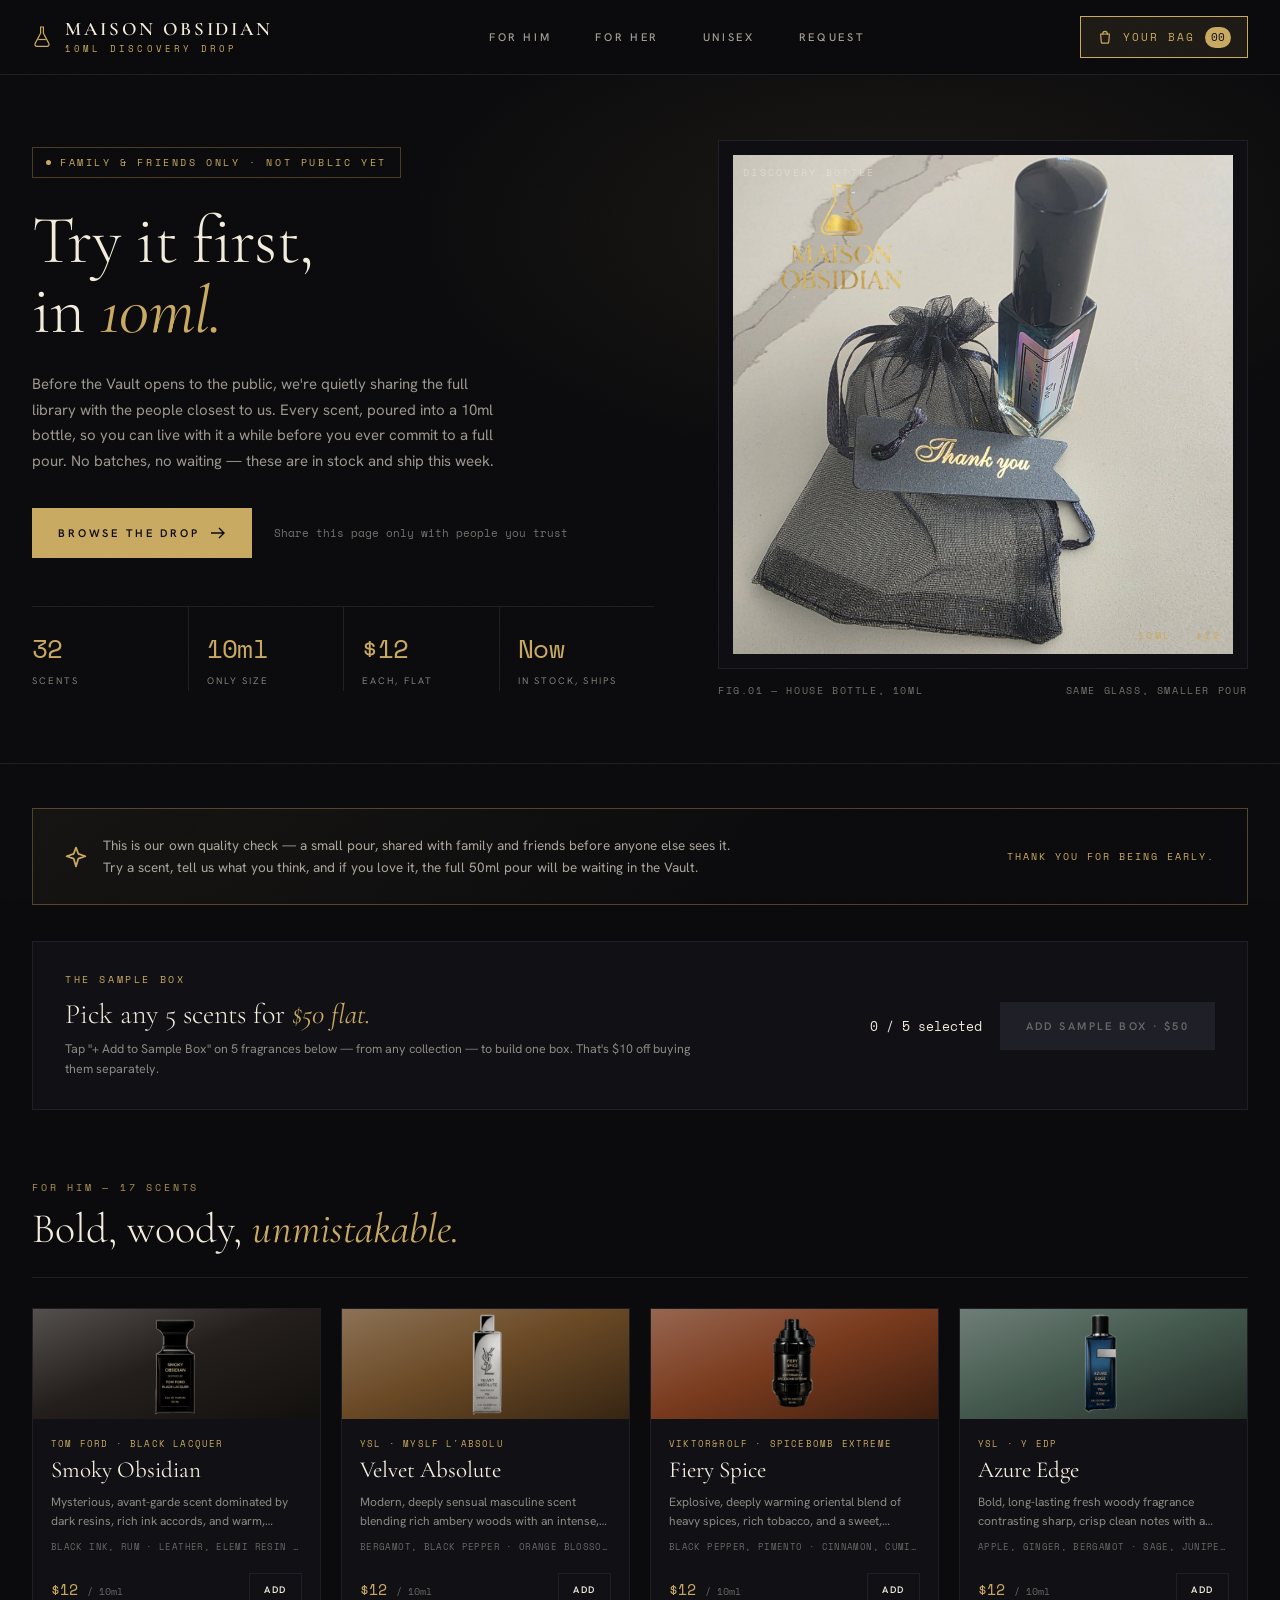
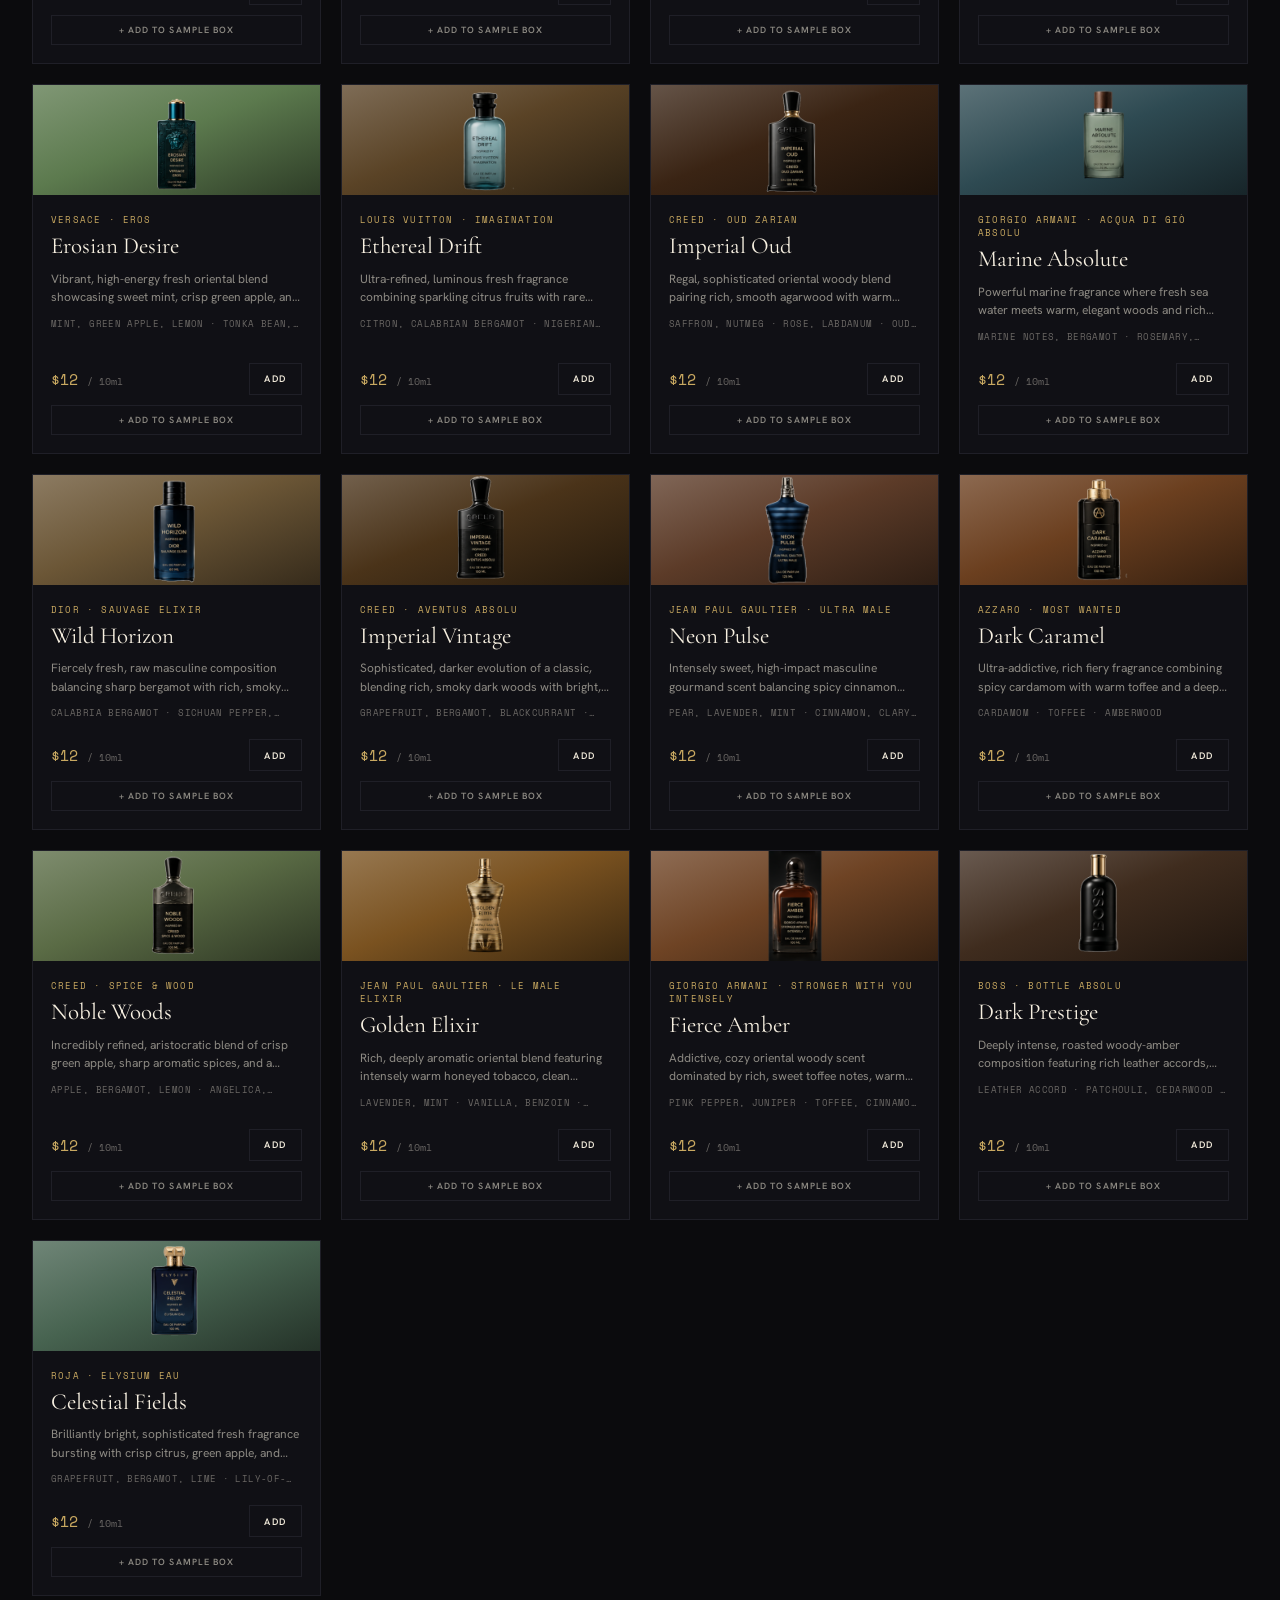
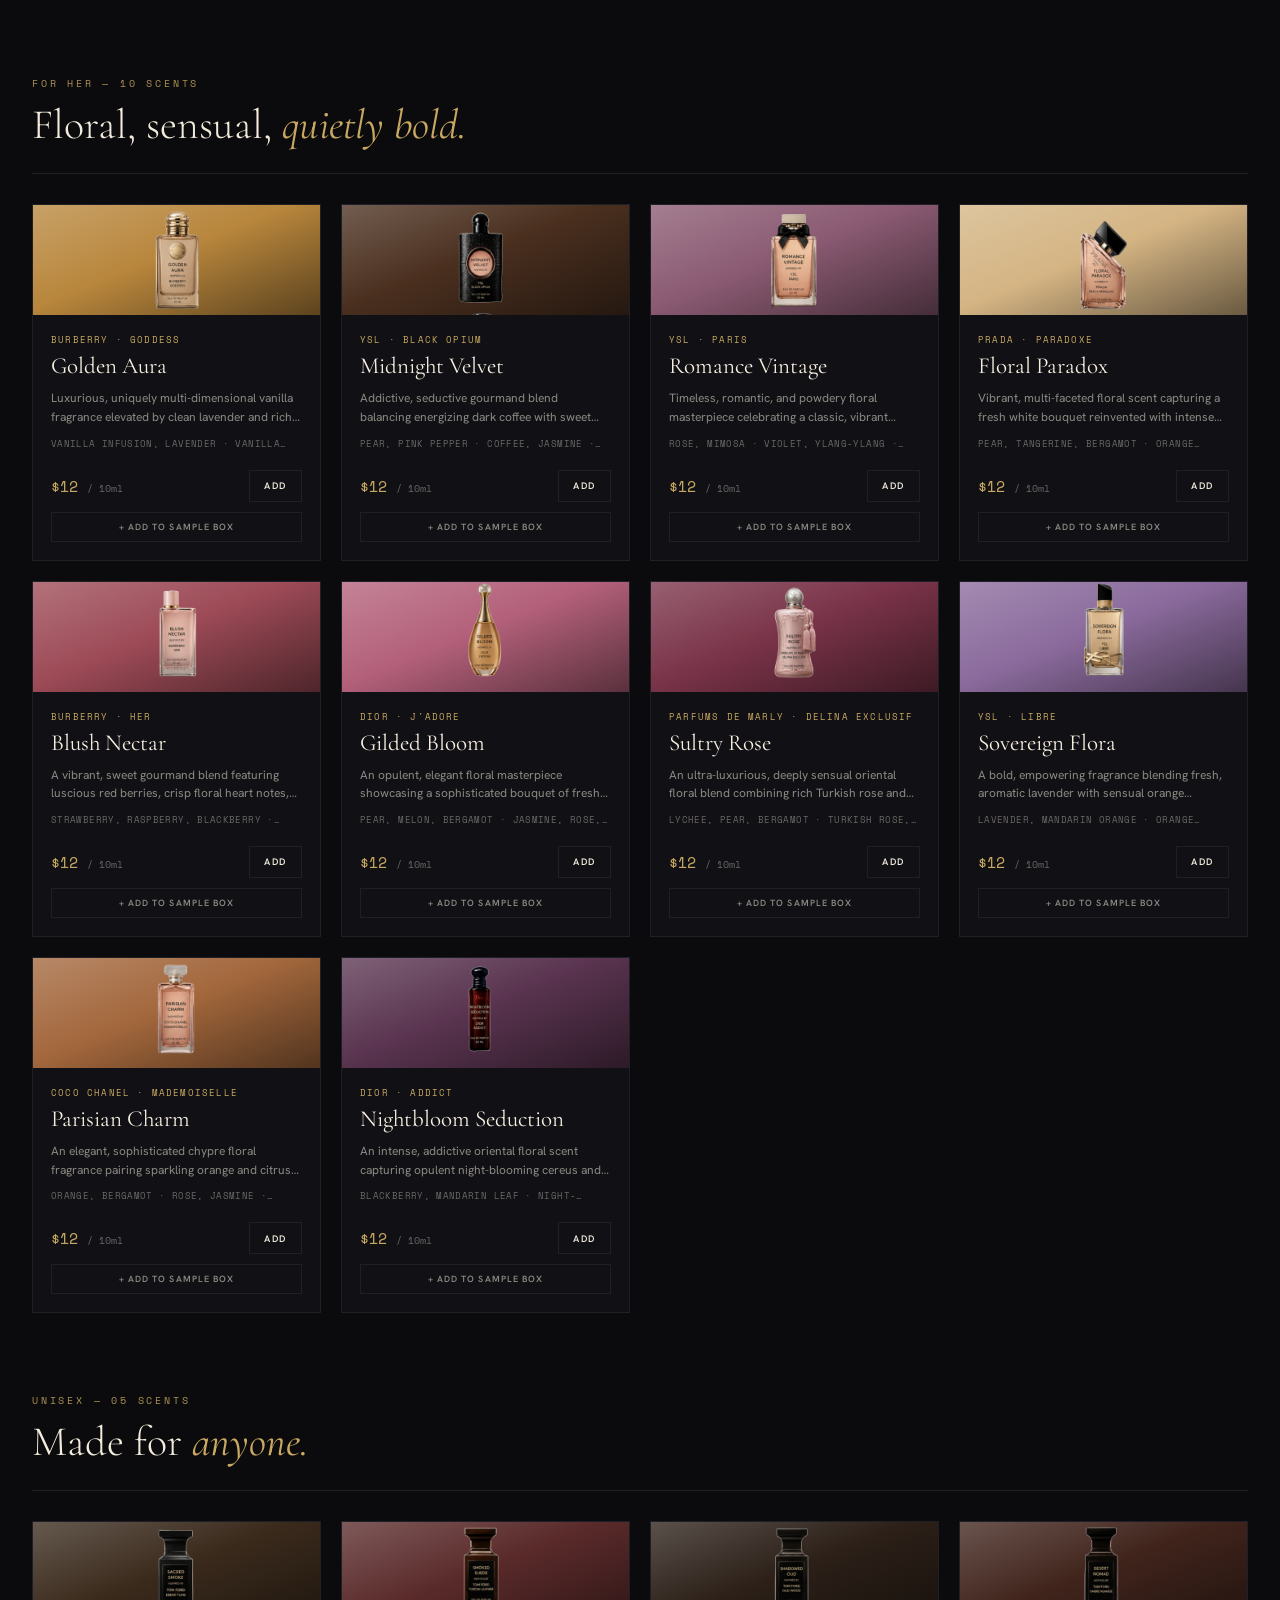
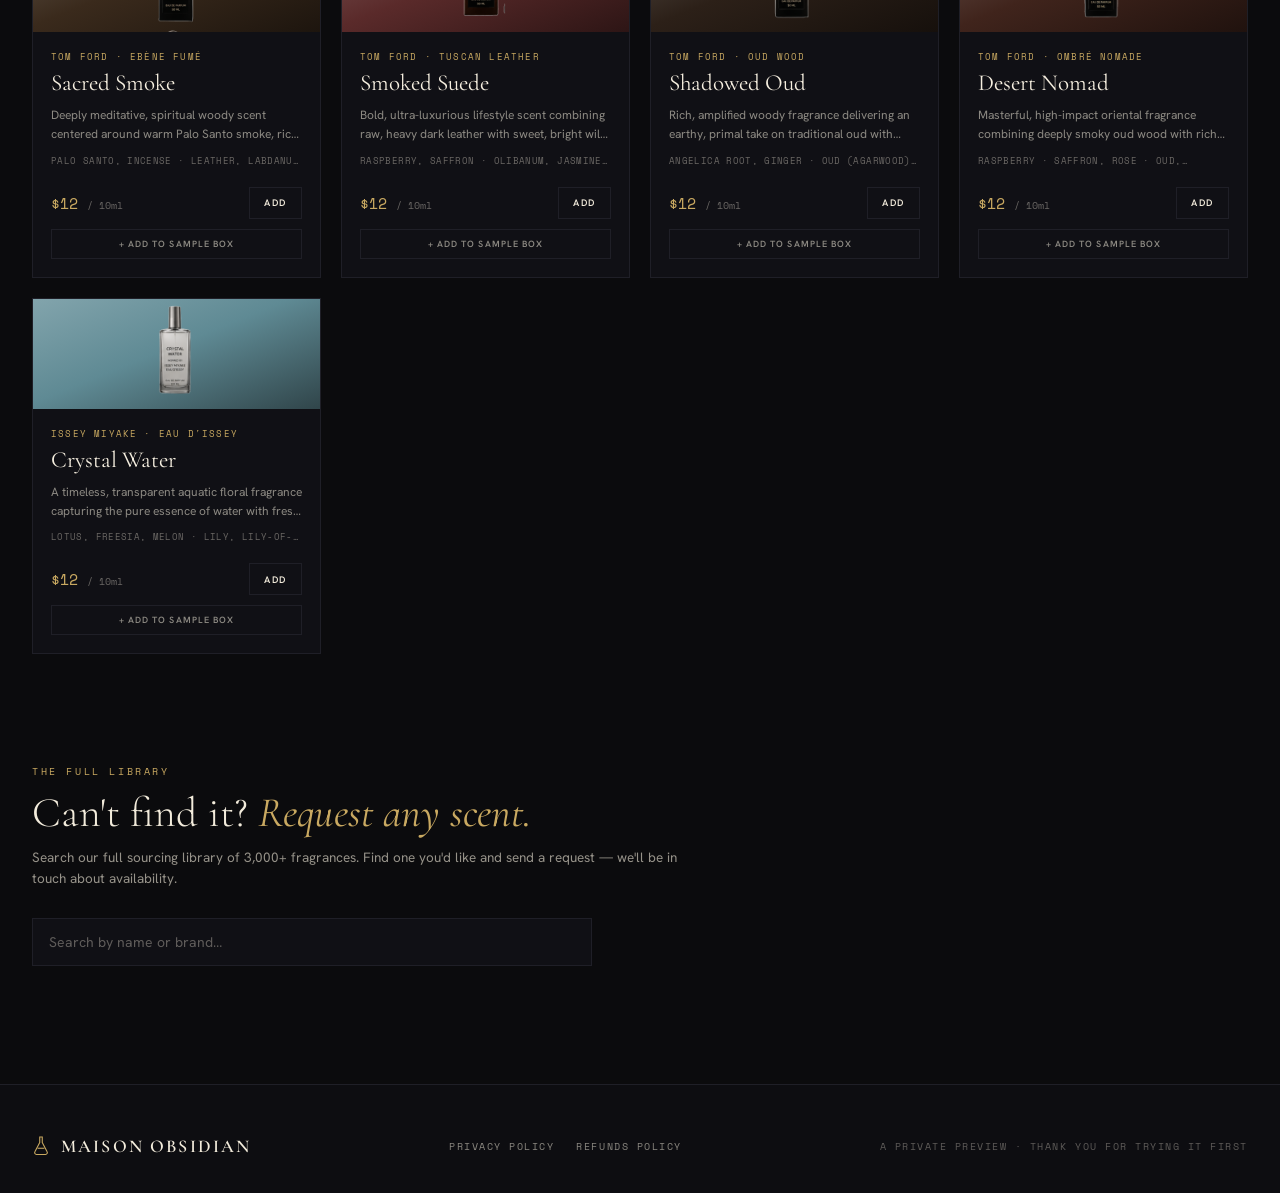
==== index.html @ 3b87ae33 "Add required mobile number for alternate delivery When 'Arrange alternate delivery' is selected, che" ====
<!DOCTYPE html>
<html lang="en">
<head>
<meta charset="utf-8">
<meta name="viewport" content="width=device-width, initial-scale=1">
<title>Maison Obsidian — 10ml Discovery Drop</title>
<meta name="description" content="A private family & friends preview of the Maison Obsidian fragrance library, poured into 10ml discovery bottles. Try it first before you commit to a full pour.">
<link rel="icon" type="image/svg+xml" href="[data-uri]">
<link rel="preconnect" href="https://fonts.googleapis.com">
<link rel="preconnect" href="https://fonts.gstatic.com" crossorigin>
<link href="https://fonts.googleapis.com/css2?family=Cormorant+Garamond:ital,wght@0,300;0,400;0,500;0,600;1,300;1,400;1,500&family=Hanken+Grotesk:wght@300;400;500;600;700&family=Space+Mono:wght@400;700&display=swap" rel="stylesheet">
<link rel="stylesheet" href="styles.css?v=20260727">
</head>
<body class="dd-grain">
  <div id="app">
    <!-- HEADER -->
    <header class="dd-header">
      <div class="dd-header__inner">
        <span class="dd-brand">
          <svg width="20" height="24" viewBox="0 0 20 24" fill="none" aria-hidden="true"><path d="M8 2h4M8.6 2v6.2L3.2 18.4A2 2 0 0 0 5 21.4h10a2 2 0 0 0 1.8-3L11.4 8.2V2" stroke="#c9a961" stroke-width="1.2" stroke-linejoin="round"/><path d="M6.2 14.5h7.6" stroke="#c9a961" stroke-width="1.2"/></svg>
          <span class="dd-brand__text">
            <span class="dd-brand__name">MAISON OBSIDIAN</span>
            <span class="dd-brand__tag">10ml Discovery Drop</span>
          </span>
        </span>
        <nav class="dd-nav" data-shop-only>
          <button type="button" class="dd-nav__link" data-go="dd-him">For Him</button>
          <button type="button" class="dd-nav__link" data-go="dd-her">For Her</button>
          <button type="button" class="dd-nav__link" data-go="dd-unisex">Unisex</button>
          <button type="button" class="dd-nav__link" data-go="dd-request">Request</button>
        </nav>
        <button type="button" class="dd-cart-btn" data-open-drawer aria-label="Open your bag">
          <svg width="16" height="16" viewBox="0 0 16 16" fill="none" aria-hidden="true"><path d="M3.6 5h8.8l-.7 8.1a1.1 1.1 0 0 1-1.1 1H5.4a1.1 1.1 0 0 1-1.1-1L3.6 5z" stroke="currentColor" stroke-width="1.2" stroke-linejoin="round"/><path d="M5.8 6V4.6a2.2 2.2 0 0 1 4.4 0V6" stroke="currentColor" stroke-width="1.2"/></svg>
          <span class="dd-cart-btn__label">Your Bag</span>
          <span class="dd-cart-btn__count" data-cart-count>00</span>
        </button>
      </div>
    </header>

    <!-- ============ SHOP VIEW ============ -->
    <div data-view="shop">
      <!-- HERO -->
      <section class="dd-hero">
        <div class="dd-hero__glow" aria-hidden="true"></div>
        <div class="dd-hero__inner">
          <div class="dd-hero__copy">
            <div class="dd-badge">
              <span class="dd-badge__dot"></span>
              Family &amp; Friends Only · Not Public Yet
            </div>
            <h1 class="dd-hero__title">Try it first,<br>in <span class="dd-em">10ml.</span></h1>
            <p class="dd-hero__lede">Before the Vault opens to the public, we're quietly sharing the full library with the people closest to us. Every scent, poured into a 10ml bottle, so you can live with it a while before you ever commit to a full pour. No batches, no waiting — these are in stock and ship this week.</p>
            <div class="dd-hero__cta">
              <button type="button" class="dd-btn-gold dd-btn-gold--lg" data-go="dd-him">
                Browse the Drop
                <svg width="16" height="12" viewBox="0 0 16 12" fill="none" aria-hidden="true"><path d="M1 6h13M9 1l5 5-5 5" stroke="#0b0b0d" stroke-width="1.4"/></svg>
              </button>
              <span class="dd-hero__cta-note">Share this page only with people you trust</span>
            </div>
            <div class="dd-stats">
              <div class="dd-stats__cell"><div class="dd-stats__num">32</div><div class="dd-stats__label">Scents</div></div>
              <div class="dd-stats__cell"><div class="dd-stats__num">10ml</div><div class="dd-stats__label">Only size</div></div>
              <div class="dd-stats__cell"><div class="dd-stats__num">$12</div><div class="dd-stats__label">Each, flat</div></div>
              <div class="dd-stats__cell"><div class="dd-stats__num">Now</div><div class="dd-stats__label">In stock, ships</div></div>
            </div>
          </div>
          <div class="dd-hero__figure">
            <div class="dd-hero__frame">
              <img src="assets/hero.jpg" alt="Maison Obsidian 10ml discovery bottle with organza gift bag and thank-you tag">
              <div class="dd-hero__frame-tl">Discovery Bottle</div>
              <div class="dd-hero__frame-br">10ml · $12</div>
            </div>
            <div class="dd-hero__caption">
              <span>Fig.01 — House Bottle, 10ml</span>
              <span>Same glass, smaller pour</span>
            </div>
          </div>
        </div>
      </section>

      <!-- FAMILY & FRIENDS CALLOUT -->
      <section class="dd-wrap dd-section--callout">
        <div class="dd-callout">
          <div class="dd-callout__left">
            <svg width="22" height="22" viewBox="0 0 14 14" fill="none" aria-hidden="true"><path d="M7 1l1.5 4L13 6.5 8.5 8 7 13 5.5 8 1 6.5 5.5 5z" stroke="#c9a961" stroke-width="1.1" stroke-linejoin="round"/></svg>
            <p>This is our own quality check — a small pour, shared with family and friends before anyone else sees it. Try a scent, tell us what you think, and if you love it, the full 50ml pour will be waiting in the Vault.</p>
          </div>
          <span class="dd-callout__sign">Thank you for being early.</span>
        </div>
      </section>

      <!-- SAMPLE BOX BUILDER -->
      <section class="dd-wrap dd-section--samplebox">
        <div class="dd-samplebox">
          <div class="dd-samplebox__copy">
            <div class="dd-eyebrow">The Sample Box</div>
            <h3 class="dd-samplebox__title">Pick any 5 scents for <span class="dd-em">$50 flat.</span></h3>
            <p class="dd-samplebox__sub">Tap "+ Add to Sample Box" on 5 fragrances below — from any collection — to build one box. That's $10 off buying them separately.</p>
          </div>
          <div class="dd-samplebox__action">
            <span class="dd-samplebox__count" data-sample-count>0 / 5 selected</span>
            <button type="button" class="dd-samplebox__btn" data-add-samplebox disabled>Add Sample Box · $50</button>
          </div>
        </div>
      </section>

      <!-- MASCULINE -->
      <section id="dd-him" class="dd-wrap dd-collection">
        <div class="dd-collection__head">
          <div>
            <div class="dd-collection__eyebrow" data-count-eyebrow="him">For Him — 00 Scents</div>
            <h2 class="dd-collection__title">Bold, woody, <span class="dd-em">unmistakable.</span></h2>
          </div>
        </div>
        <div class="dd-grid" data-grid="him"></div>
      </section>

      <!-- FEMININE -->
      <section id="dd-her" class="dd-wrap dd-collection">
        <div class="dd-collection__head">
          <div>
            <div class="dd-collection__eyebrow" data-count-eyebrow="her">For Her — 00 Scents</div>
            <h2 class="dd-collection__title">Floral, sensual, <span class="dd-em">quietly bold.</span></h2>
          </div>
        </div>
        <div class="dd-grid" data-grid="her"></div>
      </section>

      <!-- UNISEX -->
      <section id="dd-unisex" class="dd-wrap dd-collection dd-collection--last">
        <div class="dd-collection__head">
          <div>
            <div class="dd-collection__eyebrow" data-count-eyebrow="unisex">Unisex — 00 Scents</div>
            <h2 class="dd-collection__title">Made for <span class="dd-em">anyone.</span></h2>
          </div>
        </div>
        <div class="dd-grid" data-grid="unisex"></div>
      </section>

      <!-- REQUEST A FRAGRANCE (full sourcing library) -->
      <section id="dd-request" class="dd-wrap dd-request">
        <div class="dd-request__head">
          <div class="dd-eyebrow">The Full Library</div>
          <h2 class="dd-collection__title">Can't find it? <span class="dd-em">Request any scent.</span></h2>
          <p class="dd-request__sub">Search our full sourcing library of 3,000+ fragrances. Find one you'd like and send a request — we'll be in touch about availability.</p>
        </div>
        <div class="dd-request__search">
          <input type="search" class="dd-input dd-request__input" data-request-search placeholder="Search by name or brand…" autocomplete="off" aria-label="Search the fragrance library">
          <div class="dd-request__meta" data-request-meta></div>
        </div>
        <div class="dd-request__results" data-request-results></div>
      </section>
    </div>

    <!-- ============ CHECKOUT VIEW ============ -->
    <main data-view="checkout" hidden>
      <div class="dd-checkout">
        <button type="button" class="dd-back" data-back-to-shop>
          <svg width="15" height="11" viewBox="0 0 15 11" fill="none" aria-hidden="true"><path d="M14 5.5H1M6 1L1 5.5 6 10" stroke="currentColor" stroke-width="1.3"/></svg>
          Back to shopping
        </button>
        <h1 class="dd-checkout__title">Checkout</h1>

        <div class="dd-checkout__grid">
          <!-- FORM -->
          <div class="dd-form">
            <div>
              <div class="dd-form__label">Contact</div>
              <input type="email" class="dd-input dd-input--mt" data-field="email" placeholder="Email address" autocomplete="email">
            </div>

            <div class="dd-form__block">
              <div class="dd-form__label">Delivery</div>
              <div class="dd-delivery">
                <label class="dd-delivery__opt dd-delivery__opt--on" data-delivery-opt="post">
                  <input type="radio" name="delivery" value="post" data-delivery="post" checked>
                  <span><span class="dd-delivery__name">Ship via Australia Post</span><small>Live rate to your address, calculated below.</small></span>
                </label>
                <label class="dd-delivery__opt" data-delivery-opt="alternate">
                  <input type="radio" name="delivery" value="alternate" data-delivery="alternate">
                  <span><span class="dd-delivery__name">Arrange alternate delivery</span><small>Hand delivery or via a friend — no postage charged.</small></span>
                </label>
              </div>
            </div>

            <div class="dd-form__block">
              <div class="dd-form__label" data-address-label>Shipping Address</div>
              <div class="dd-form__rows">
                <input type="text" class="dd-input" data-field="fullName" placeholder="Full name" autocomplete="name">
                <div class="dd-form__rows" data-postal-fields>
                  <input type="text" class="dd-input" data-field="address" placeholder="Street address" autocomplete="street-address">
                  <div class="dd-form__triple">
                    <input type="text" class="dd-input" data-field="city" placeholder="City" autocomplete="address-level2">
                    <input type="text" class="dd-input" data-field="region" placeholder="State" autocomplete="address-level1">
                    <input type="text" class="dd-input" data-field="zip" placeholder="ZIP" autocomplete="postal-code">
                  </div>
                  <input type="text" class="dd-input" data-field="country" placeholder="Country" autocomplete="country-name">
                </div>
                <input type="tel" class="dd-input" data-field="mobile" data-delivery-mobile placeholder="Mobile number" autocomplete="tel" inputmode="tel" hidden>
                <textarea class="dd-input dd-delivery__notes" data-field="deliveryNotes" data-delivery-notes placeholder="How should we get this to you? e.g. hand delivery, a pickup time, or a friend's name, address & contact." hidden></textarea>
              </div>
            </div>

            <div class="dd-form__block">
              <div class="dd-form__label">Payment</div>
              <div class="dd-form__secure">
                <svg width="15" height="15" viewBox="0 0 16 16" fill="none" aria-hidden="true"><rect x="3" y="7" width="10" height="7" rx="1.2" stroke="#c9a961" stroke-width="1.1"/><path d="M5.2 7V5a2.8 2.8 0 0 1 5.6 0v2" stroke="#c9a961" stroke-width="1.1"/></svg>
                <p>Card details are entered on Stripe's secure checkout after you place the order. We never see or store your card — only Stripe does.</p>
              </div>
            </div>
          </div>

          <!-- SUMMARY -->
          <div class="dd-summary">
            <div class="dd-form__label">Order Summary</div>
            <div class="dd-summary__lines" data-summary-lines></div>
            <div class="dd-summary__meta">
              <div class="dd-summary__row"><span>Subtotal</span><span data-summary-subtotal>$0</span></div>
              <div class="dd-summary__row"><span>Shipping</span><span class="dd-em" data-summary-shipping>Enter postcode</span></div>
              <div class="dd-summary__ship-note" data-summary-shipping-note hidden></div>
            </div>
            <div class="dd-summary__total">
              <span class="dd-summary__total-label">Total</span>
              <span class="dd-summary__total-val" data-summary-total>$0</span>
            </div>
            <button type="button" class="dd-btn-gold dd-btn-gold--block" data-place-order>Place Order · $0</button>
            <p class="dd-summary__secure-note">Secured by Stripe · you'll confirm payment on the next step.</p>
            <p class="dd-form__error" data-form-error hidden>Please fill in your email and shipping address.</p>
          </div>
        </div>
      </div>
    </main>

    <!-- ============ CONFIRMATION VIEW ============ -->
    <main data-view="confirmed" hidden>
      <div class="dd-confirm">
        <div class="dd-confirm__check">
          <svg width="30" height="30" viewBox="0 0 20 20" fill="none" aria-hidden="true"><circle cx="10" cy="10" r="9" stroke="#c9a961" stroke-width="1.1"/><path d="M6 10l2.6 2.6L14 7" stroke="#c9a961" stroke-width="1.4"/></svg>
        </div>
        <h1 class="dd-confirm__title">Order placed.</h1>
        <p class="dd-confirm__order">Order <span data-confirm-order>MO-00000</span></p>
        <p class="dd-confirm__ship" data-confirm-ship></p>
        <button type="button" class="dd-btn-gold dd-btn-gold--lg" data-continue-shopping>Continue Browsing</button>
      </div>
    </main>

    <!-- FOOTER -->
    <footer class="dd-footer">
      <div class="dd-footer__inner">
        <div class="dd-footer__brand">
          <svg width="18" height="22" viewBox="0 0 20 24" fill="none" aria-hidden="true"><path d="M8 2h4M8.6 2v6.2L3.2 18.4A2 2 0 0 0 5 21.4h10a2 2 0 0 0 1.8-3L11.4 8.2V2" stroke="#c9a961" stroke-width="1.2" stroke-linejoin="round"/><path d="M6.2 14.5h7.6" stroke="#c9a961" stroke-width="1.2"/></svg>
          <span class="dd-footer__name">MAISON OBSIDIAN</span>
        </div>
        <nav class="dd-footer__links">
          <a href="privacy.html">Privacy Policy</a>
          <a href="refunds.html">Refunds Policy</a>
        </nav>
        <span class="dd-footer__note">A private preview · thank you for trying it first</span>
      </div>
    </footer>

    <!-- CART DRAWER -->
    <div data-drawer hidden>
      <div class="dd-drawer__scrim" data-close-drawer></div>
      <aside class="dd-drawer" role="dialog" aria-label="Your bag">
        <div class="dd-drawer__head">
          <span class="dd-eyebrow">Your Bag</span>
          <button type="button" class="dd-drawer__close" data-close-drawer aria-label="Close bag">×</button>
        </div>
        <div class="dd-drawer__body dd-scroll" data-drawer-body></div>
        <div class="dd-drawer__foot" data-drawer-foot hidden>
          <div class="dd-drawer__subtotal">
            <span>SUBTOTAL</span><span class="dd-drawer__subtotal-val" data-drawer-subtotal>$0</span>
          </div>
          <button type="button" class="dd-btn-gold dd-btn-gold--block dd-btn-gold--mt" data-go-checkout>Checkout · Ships Now</button>
          <p class="dd-drawer__foot-note">In stock — no batch to wait on. Charged now, ships this week.</p>
        </div>
      </aside>
    </div>

    <!-- PRODUCT DETAIL MODAL -->
    <div data-product-modal hidden>
      <div class="dd-modal__scrim" data-close-product></div>
      <div class="dd-modal" role="dialog" aria-modal="true" aria-label="Product details">
        <button type="button" class="dd-modal__close" data-close-product aria-label="Close">×</button>
        <div class="dd-modal__body" data-product-body></div>
      </div>
    </div>

    <!-- REQUEST MODAL -->
    <div data-request-modal hidden>
      <div class="dd-modal__scrim" data-close-request></div>
      <div class="dd-modal dd-modal--form" role="dialog" aria-modal="true" aria-label="Request a fragrance">
        <button type="button" class="dd-modal__close" data-close-request aria-label="Close">×</button>
        <div class="dd-request-form" data-request-form></div>
      </div>
    </div>

    <!-- LIBRARY SEARCH POPUP (auto-opens after 10s) -->
    <div data-search-modal hidden>
      <div class="dd-modal__scrim" data-close-search></div>
      <div class="dd-modal dd-modal--search" role="dialog" aria-modal="true" aria-label="Search the fragrance library">
        <button type="button" class="dd-modal__close" data-close-search aria-label="Close">×</button>
        <div class="dd-search-pop">
          <div class="dd-eyebrow">The Full Library</div>
          <h3 class="dd-search-pop__title">Looking for something <span class="dd-em">specific?</span></h3>
          <p class="dd-search-pop__sub">Search 3,000+ fragrances by brand or name, and request any of them.</p>
          <input type="search" class="dd-input dd-search-pop__input" data-search-pop-input placeholder="Search by brand or name…" autocomplete="off" aria-label="Search the fragrance library">
          <div class="dd-search-pop__meta" data-search-pop-meta></div>
          <div class="dd-search-pop__results" data-search-pop-results></div>
        </div>
      </div>
    </div>

    <!-- SAMPLE BOX UPSELL NUDGE (shows at 3–4 selected) -->
    <div class="dd-nudge" data-samplebox-nudge hidden role="status" aria-live="polite">
      <svg width="18" height="18" viewBox="0 0 20 24" fill="none" aria-hidden="true"><path d="M8 2h4M8.6 2v6.2L3.2 18.4A2 2 0 0 0 5 21.4h10a2 2 0 0 0 1.8-3L11.4 8.2V2" stroke="#c9a961" stroke-width="1.2" stroke-linejoin="round"/><path d="M6.2 14.5h7.6" stroke="#c9a961" stroke-width="1.2"/></svg>
      <div class="dd-nudge__body" data-nudge-text></div>
      <button type="button" class="dd-nudge__close" data-nudge-close aria-label="Dismiss">×</button>
    </div>
  </div>

  <script src="data.js?v=20260727"></script>
  <script src="app.js?v=20260727"></script>
</body>
</html>
---- styles.css ----
/* ============================================================
   Maison Obsidian — 10ml Discovery Drop
   Recreated pixel-for-pixel from the Claude Design handoff.
   ============================================================ */

:root {
  --bg: #0b0b0d;
  --panel: #101015;
  --panel-alt: #0e0e12;
  --panel-dark: #0d0d11;
  --line: #1f1f27;
  --gold: #c9a961;
  --gold-hi: #d8bd7c;
  --cream: #f3ecdc;
  --cream-hi: #f6efe0;
  --serif: 'Cormorant Garamond', serif;
  --sans: 'Hanken Grotesk', system-ui, sans-serif;
  --mono: 'Space Mono', monospace;
}

* { box-sizing: border-box; }
html, body { margin: 0; padding: 0; }
body {
  background: var(--bg);
  color: var(--cream);
  font-family: var(--sans);
  min-height: 100vh;
  position: relative;
  overflow-x: hidden;
}
::selection { background: var(--gold); color: var(--bg); }

/* Film grain overlay */
.dd-grain::before {
  content: ""; position: fixed; inset: 0; pointer-events: none; z-index: 200;
  opacity: 0.045; mix-blend-mode: overlay;
  background-image: url("data:image/svg+xml;utf8,<svg xmlns='http://www.w3.org/2000/svg' width='160' height='160'><filter id='n'><feTurbulence type='fractalNoise' baseFrequency='0.9' numOctaves='2' stitchTiles='stitch'/></filter><rect width='100%25' height='100%25' filter='url(%23n)' opacity='0.6'/></svg>");
}

.dd-scroll::-webkit-scrollbar { width: 0; height: 0; }
.dd-scroll { scrollbar-width: none; }

@keyframes ddFade { from { opacity: 0; } to { opacity: 1; } }
@keyframes ddDrawer { from { transform: translateX(40px); opacity: 0; } to { transform: none; opacity: 1; } }

.dd-clamp2 { display:-webkit-box; -webkit-line-clamp:2; -webkit-box-orient:vertical; overflow:hidden; }
.dd-clamp1 { display:-webkit-box; -webkit-line-clamp:1; -webkit-box-orient:vertical; overflow:hidden; }

.dd-wrap { max-width: 1340px; margin: 0 auto; }
.dd-em { font-style: italic; color: var(--gold); font-weight: 400; }
[hidden] { display: none !important; }

/* ---------- HEADER ---------- */
.dd-header {
  position: sticky; top: 0; z-index: 50;
  background: rgba(11,11,13,0.86);
  backdrop-filter: blur(14px);
  border-bottom: 1px solid var(--line);
}
.dd-header__inner {
  max-width: 1340px; margin: 0 auto; padding: 0 32px; height: 74px;
  display: flex; align-items: center; justify-content: space-between; gap: 24px;
}
.dd-brand { display: flex; align-items: center; gap: 13px; }
.dd-brand__text { display: block; text-align: left; }
.dd-brand__name {
  display: block; font-family: var(--serif); font-size: 19px; letter-spacing: 0.14em;
  font-weight: 600; line-height: 1; color: var(--cream);
}
.dd-brand__tag {
  display: block; font-family: var(--mono); font-size: 9px; letter-spacing: 0.34em;
  color: var(--gold); margin-top: 4px; text-transform: uppercase;
}
.dd-nav { display: flex; align-items: center; gap: 32px; }
.dd-nav__link {
  background: none; border: 0; cursor: pointer; color: rgba(243,236,220,0.66);
  font-size: 11px; letter-spacing: 0.24em; text-transform: uppercase; font-weight: 500;
  font-family: var(--sans); transition: color 0.18s ease;
}
.dd-nav__link:hover { color: var(--gold); }
.dd-cart-btn {
  display: flex; align-items: center; gap: 10px; border: 1px solid var(--gold); height: 42px;
  padding: 0 16px; background: rgba(201,169,97,0.10); color: var(--gold); cursor: pointer; flex-shrink: 0;
  transition: background 0.18s ease, color 0.18s ease, transform 140ms ease-out;
}
.dd-cart-btn:hover { background: var(--gold); color: var(--bg); }
.dd-cart-btn__label { font-family: var(--mono); font-size: 11px; letter-spacing: 0.18em; text-transform: uppercase; }
.dd-cart-btn__count {
  font-family: var(--mono); font-size: 11px; min-width: 21px; height: 21px; padding: 0 6px;
  display: inline-flex; align-items: center; justify-content: center;
  background: var(--gold); color: var(--bg); border-radius: 11px; transition: background 0.18s ease, color 0.18s ease;
}
.dd-cart-btn:hover .dd-cart-btn__count { background: var(--bg); color: var(--gold); }

/* ---------- HERO ---------- */
.dd-hero { position: relative; overflow: hidden; border-bottom: 1px solid var(--line); }
.dd-hero__glow {
  position: absolute; inset: 0; pointer-events: none;
  background: radial-gradient(55% 50% at 70% 22%, rgba(201,169,97,0.09), transparent 70%);
}
.dd-hero__inner {
  position: relative; max-width: 1340px; margin: 0 auto; padding: 0 32px;
  display: grid; grid-template-columns: 1.08fr 0.92fr; gap: 64px; align-items: center; min-height: 560px;
}
.dd-hero__copy { padding: 72px 0; }
.dd-badge {
  display: inline-flex; align-items: center; gap: 9px; border: 1px solid rgba(201,169,97,0.32);
  padding: 7px 13px; font-family: var(--mono); font-size: 10px; letter-spacing: 0.26em;
  text-transform: uppercase; color: var(--gold);
}
.dd-badge__dot { width: 5px; height: 5px; background: var(--gold); border-radius: 50%; display: inline-block; }
.dd-hero__title {
  margin: 28px 0 0; font-family: var(--serif); font-weight: 300; font-size: 68px;
  line-height: 1.03; letter-spacing: -0.01em; color: var(--cream);
}
.dd-hero__lede {
  margin: 26px 0 0; max-width: 480px; font-size: 15px; line-height: 1.7; color: rgba(243,236,220,0.62);
}
.dd-hero__cta { margin: 34px 0 0; display: flex; align-items: center; gap: 22px; flex-wrap: wrap; }
.dd-hero__cta-note { font-family: var(--mono); font-size: 11px; color: rgba(243,236,220,0.45); }
.dd-stats {
  margin: 48px 0 0; display: grid; grid-template-columns: repeat(4,1fr); border-top: 1px solid var(--line);
}
.dd-stats__cell { padding: 22px 18px 4px; border-left: 1px solid var(--line); }
.dd-stats__cell:first-child { padding-left: 0; border-left: 0; }
.dd-stats__num { font-family: var(--mono); font-size: 26px; color: var(--gold); letter-spacing: -0.02em; }
.dd-stats__label {
  margin-top: 7px; font-size: 9.5px; letter-spacing: 0.22em; text-transform: uppercase; color: rgba(243,236,220,0.5);
}
.dd-hero__figure { position: relative; padding: 48px 0; }
.dd-hero__frame { position: relative; border: 1px solid var(--line); padding: 14px; background: var(--panel-alt); }
.dd-hero__frame img { display: block; width: 100%; height: auto; }
.dd-hero__frame-tl {
  position: absolute; top: 24px; left: 24px; font-family: var(--mono); font-size: 9.5px;
  letter-spacing: 0.24em; text-transform: uppercase; color: rgba(243,236,220,0.5);
}
.dd-hero__frame-br {
  position: absolute; bottom: 26px; right: 26px; text-align: right; font-family: var(--mono);
  font-size: 9.5px; letter-spacing: 0.24em; text-transform: uppercase; color: var(--gold);
}
.dd-hero__caption {
  margin-top: 14px; display: flex; align-items: center; justify-content: space-between;
  font-family: var(--mono); font-size: 10px; letter-spacing: 0.16em; text-transform: uppercase; color: rgba(243,236,220,0.45);
}

/* ---------- BUTTONS ---------- */
.dd-btn-gold {
  display: inline-flex; align-items: center; justify-content: center; gap: 10px;
  background: var(--gold); color: var(--bg); border: 0; cursor: pointer;
  font-size: 11px; letter-spacing: 0.26em; text-transform: uppercase; font-weight: 600;
  font-family: var(--sans); transition: background 0.18s ease, transform 140ms ease-out;
}
.dd-btn-gold:hover { background: var(--gold-hi); }
.dd-btn-gold--lg { height: 50px; padding: 0 26px; }
.dd-btn-gold--block { width: 100%; height: 52px; letter-spacing: 0.24em; }
.dd-btn-gold--mt { margin-top: 16px; }
.dd-confirm .dd-btn-gold--lg { height: 52px; padding: 0 30px; margin-top: 34px; letter-spacing: 0.24em; }

/* ---------- PRESS FEEDBACK (opportunity #1) ---------- */
/* A subtle, momentary scale on press — the interface confirming it heard the
   tap. transform-only, 140ms (set on each base rule above), and inherently
   brief since :active is transient. Deeper on icon-only glyph buttons so the
   press stays legible on a small target. */
.dd-btn-gold:not([disabled]):active,
.dd-cart-btn:active { transform: scale(0.97); }
.dd-card__add:active,
.dd-card__sample:not(.dd-card__sample--full):active,
.dd-samplebox__btn:not([disabled]):active { transform: scale(0.98); }
.dd-qty__btn:active,
.dd-drawer__qty-btn:active,
.dd-drawer__close:active,
.dd-drawer__box-remove:active { transform: scale(0.9); }

@media (prefers-reduced-motion: reduce) {
  /* Keep a hint of feedback, gentler — never fully zero. */
  .dd-btn-gold:not([disabled]):active,
  .dd-card__add:active,
  .dd-card__sample:not(.dd-card__sample--full):active,
  .dd-samplebox__btn:not([disabled]):active,
  .dd-cart-btn:active,
  .dd-qty__btn:active,
  .dd-drawer__qty-btn:active,
  .dd-drawer__close:active,
  .dd-drawer__box-remove:active { transform: scale(0.99); }
}

/* ---------- CALLOUT ---------- */
.dd-section--callout { padding: 44px 32px 0; }
.dd-callout {
  border: 1px solid rgba(201,169,97,0.35); padding: 26px 32px;
  display: flex; align-items: center; gap: 24px; flex-wrap: wrap; justify-content: space-between;
  background: linear-gradient(135deg, rgba(201,169,97,0.06), transparent 60%);
}
.dd-callout__left { display: flex; align-items: center; gap: 16px; }
.dd-callout__left svg { flex-shrink: 0; }
.dd-callout__left p { margin: 0; font-size: 13.5px; line-height: 1.6; color: rgba(243,236,220,0.68); max-width: 640px; }
.dd-callout__sign {
  font-family: var(--mono); font-size: 10px; letter-spacing: 0.2em; text-transform: uppercase;
  color: var(--gold); white-space: nowrap;
}

/* ---------- SAMPLE BOX BUILDER ---------- */
.dd-section--samplebox { padding: 36px 32px 0; }
.dd-samplebox {
  border: 1px solid var(--line); background: var(--panel); padding: 30px 32px;
  display: flex; align-items: center; justify-content: space-between; gap: 28px; flex-wrap: wrap;
}
.dd-samplebox__copy { max-width: 640px; }
.dd-eyebrow { font-family: var(--mono); font-size: 10px; letter-spacing: 0.26em; text-transform: uppercase; color: var(--gold); }
.dd-samplebox__title { margin: 10px 0 0; font-family: var(--serif); font-weight: 300; font-size: 28px; color: var(--cream); }
.dd-samplebox__sub { margin: 8px 0 0; font-size: 12.5px; line-height: 1.6; color: rgba(243,236,220,0.55); }
.dd-samplebox__action { display: flex; align-items: center; gap: 18px; flex-shrink: 0; }
.dd-samplebox__count { font-family: var(--mono); font-size: 13px; color: var(--cream); }
.dd-samplebox__btn {
  background: var(--line); color: rgba(243,236,220,0.35); border: 0; cursor: default;
  height: 48px; padding: 0 26px; font-size: 11px; letter-spacing: 0.22em; text-transform: uppercase;
  font-weight: 600; font-family: var(--sans); transition: background 0.18s ease, color 0.18s ease, transform 140ms ease-out;
}
.dd-samplebox__btn:not([disabled]) { background: var(--gold); color: var(--bg); cursor: pointer; }
.dd-samplebox__btn:not([disabled]):hover { background: var(--gold-hi); }

/* ---------- COLLECTIONS ---------- */
.dd-collection { padding: 70px 32px 10px; }
.dd-collection--last { padding-bottom: 90px; }
.dd-collection__head {
  display: flex; align-items: flex-end; justify-content: space-between; gap: 32px;
  border-bottom: 1px solid var(--line); padding-bottom: 26px;
}
.dd-collection__eyebrow {
  font-family: var(--mono); font-size: 10px; letter-spacing: 0.28em; text-transform: uppercase; color: rgba(201,169,97,0.85);
}
.dd-collection__title { margin: 12px 0 0; font-family: var(--serif); font-weight: 300; font-size: 42px; line-height: 1.04; color: var(--cream); }
.dd-grid { margin-top: 30px; display: grid; grid-template-columns: repeat(4,1fr); gap: 20px; }

/* ---------- FRAGRANCE CARD ---------- */
.dd-card { background: var(--panel); border: 1px solid var(--line); display: flex; flex-direction: column; cursor: pointer; }
.dd-card__media { position: relative; height: 110px; overflow: hidden; }
.dd-card__swatch { position: absolute; inset: 0; }
.dd-card__img { position: absolute; inset: 0; width: 100%; height: 100%; object-fit: contain; }
.dd-card__body { padding: 18px; display: flex; flex-direction: column; gap: 10px; flex: 1; }
.dd-card__insp { font-family: var(--mono); font-size: 8.5px; letter-spacing: 0.14em; text-transform: uppercase; color: var(--gold); }
.dd-card__name { font-family: var(--serif); font-size: 23px; line-height: 1.1; color: var(--cream-hi); margin-top: -2px; }
.dd-card__desc { margin: 0; font-size: 12px; line-height: 1.55; color: rgba(243,236,220,0.55); min-height: 37px; }
.dd-card__notes { margin: 0; font-family: var(--mono); font-size: 9px; letter-spacing: 0.04em; color: rgba(243,236,220,0.4); text-transform: uppercase; }
.dd-card__foot { margin-top: auto; display: flex; align-items: center; justify-content: space-between; gap: 10px; padding-top: 10px; }
.dd-card__price { font-family: var(--mono); font-size: 15px; color: var(--gold); }
.dd-card__price small { font-size: 10px; color: rgba(243,236,220,0.4); }
.dd-card__add {
  background: none; border: 1px solid var(--line); color: var(--cream); cursor: pointer; height: 32px;
  padding: 0 14px; font-size: 9.5px; letter-spacing: 0.16em; text-transform: uppercase; font-weight: 600;
  font-family: var(--sans); transition: border-color 0.18s ease, color 0.18s ease, transform 140ms ease-out;
}
.dd-card__add:hover { border-color: var(--gold); color: var(--gold); }

/* qty stepper (card) */
.dd-qty { display: flex; align-items: center; gap: 8px; border: 1px solid rgba(201,169,97,0.4); }
.dd-qty__btn { width: 26px; height: 26px; background: none; border: 0; color: var(--gold); cursor: pointer; font-size: 14px; font-family: var(--sans); transition: transform 140ms ease-out; }
.dd-qty__val { font-family: var(--mono); font-size: 12px; color: var(--cream); min-width: 14px; text-align: center; }

/* sample toggle */
.dd-card__sample {
  width: 100%; background: none; border: 1px solid var(--line); color: rgba(243,236,220,0.55); cursor: pointer;
  height: 30px; font-size: 9px; letter-spacing: 0.12em; text-transform: uppercase; font-weight: 600;
  font-family: var(--sans); transition: border-color 0.18s ease, color 0.18s ease, transform 140ms ease-out;
}
.dd-card__sample:hover { border-color: rgba(201,169,97,0.5); }
.dd-card__sample--in { border-color: var(--gold); color: var(--gold); }
.dd-card__sample--full { color: rgba(243,236,220,0.3); cursor: default; }
.dd-card__sample--full:hover { border-color: var(--line); }

/* ---------- CHECKOUT ---------- */
.dd-checkout { max-width: 1180px; margin: 0 auto; padding: 44px 32px 100px; }
.dd-back {
  display: inline-flex; align-items: center; gap: 9px; background: none; border: 0; cursor: pointer;
  color: rgba(243,236,220,0.6); font-size: 11px; letter-spacing: 0.24em; text-transform: uppercase;
  font-weight: 500; font-family: var(--sans); transition: color 0.18s ease;
}
.dd-back:hover { color: var(--gold); }
.dd-checkout__title { margin: 22px 0 0; font-family: var(--serif); font-weight: 300; font-size: 44px; color: var(--cream); }
.dd-checkout__grid { margin-top: 34px; display: grid; grid-template-columns: 1.3fr 1fr; gap: 48px; align-items: start; }
.dd-form__label { font-family: var(--mono); font-size: 10px; letter-spacing: 0.24em; text-transform: uppercase; color: var(--gold); }
.dd-form__block { margin-top: 34px; }
.dd-form__rows { margin-top: 14px; display: grid; grid-template-columns: 1fr; gap: 12px; }
.dd-form__triple { display: grid; grid-template-columns: 1.4fr 1fr 1fr; gap: 12px; }
.dd-form__pair { display: grid; grid-template-columns: 1fr 1fr; gap: 12px; }
.dd-form__note { margin: 12px 0 0; font-size: 11px; line-height: 1.6; color: rgba(243,236,220,0.4); }
.dd-form__secure {
  margin-top: 14px; display: flex; align-items: flex-start; gap: 10px;
  padding: 14px 16px; background: var(--panel); border: 1px solid var(--line);
}
.dd-form__secure svg { flex: none; margin-top: 1px; }
.dd-form__secure p { margin: 0; font-size: 12px; line-height: 1.6; color: rgba(243,236,220,0.62); }
.dd-delivery { margin-top: 14px; display: grid; gap: 10px; }
.dd-delivery__opt {
  display: flex; align-items: flex-start; gap: 12px; padding: 14px 16px;
  border: 1px solid var(--line); background: var(--panel); cursor: pointer; transition: border-color 0.18s ease;
}
.dd-delivery__opt:hover { border-color: rgba(201,169,97,0.4); }
.dd-delivery__opt--on { border-color: var(--gold); }
.dd-delivery__opt input { margin-top: 3px; accent-color: var(--gold); flex: none; }
.dd-delivery__opt > span { display: flex; flex-direction: column; gap: 3px; }
.dd-delivery__name { font-size: 13px; color: var(--cream); }
.dd-delivery__opt small { font-size: 11.5px; color: rgba(243,236,220,0.5); line-height: 1.4; }
.dd-delivery__notes { min-height: 92px; resize: vertical; font-family: var(--sans); line-height: 1.5; }
.dd-summary__secure-note {
  margin: 12px 0 0; text-align: center; font-family: var(--mono);
  font-size: 10px; letter-spacing: 0.12em; text-transform: uppercase; color: rgba(243,236,220,0.4);
}
.dd-input {
  width: 100%; background: var(--panel); border: 1px solid var(--line); outline: none; padding: 14px 16px;
  color: var(--cream); font-family: var(--sans); font-size: 14px; transition: border-color 0.18s ease;
}
.dd-input--mt { margin-top: 14px; }
.dd-input:focus { border-color: rgba(201,169,97,0.5); }
.dd-input::placeholder { color: rgba(243,236,220,0.35); }

.dd-summary { border: 1px solid var(--line); background: var(--panel); padding: 26px; position: sticky; top: 94px; }
.dd-summary__lines { margin-top: 18px; display: flex; flex-direction: column; gap: 0; }
.dd-summary__item { padding: 14px 0; border-bottom: 1px solid var(--line); display: flex; align-items: center; justify-content: space-between; gap: 12px; }
.dd-summary__item--box { align-items: flex-start; }
.dd-summary__item-name { font-size: 13px; color: var(--cream); }
.dd-summary__item-name span { color: rgba(243,236,220,0.4); }
.dd-summary__box-label { font-family: var(--mono); font-size: 9px; letter-spacing: 0.16em; text-transform: uppercase; color: var(--gold); }
.dd-summary__box-names { margin-top: 5px; font-size: 11.5px; line-height: 1.5; color: rgba(243,236,220,0.55); }
.dd-summary__price { font-family: var(--mono); font-size: 13px; color: var(--gold); flex-shrink: 0; }
.dd-summary__meta {
  margin-top: 18px; padding-top: 16px; border-top: 1px solid var(--line);
  display: flex; flex-direction: column; gap: 8px; font-family: var(--mono); font-size: 11.5px; color: rgba(243,236,220,0.6);
}
.dd-summary__row { display: flex; justify-content: space-between; }
.dd-summary__ship-note { font-size: 10.5px; letter-spacing: 0.02em; color: rgba(243,236,220,0.42); margin-top: -2px; }
.dd-summary__ship-note--error { color: #c9887a; }
.dd-summary__total { margin-top: 12px; padding-top: 12px; border-top: 1px solid var(--line); display: flex; justify-content: space-between; align-items: baseline; }
.dd-summary__total-label { font-family: var(--mono); font-size: 11px; letter-spacing: 0.16em; text-transform: uppercase; color: rgba(243,236,220,0.6); }
.dd-summary__total-val { font-family: var(--mono); font-size: 22px; color: var(--gold); }
.dd-summary .dd-btn-gold--block { margin-top: 20px; }
.dd-form__error { margin: 10px 0 0; font-size: 11px; color: #c9887a; }

/* ---------- CONFIRMATION ---------- */
.dd-confirm { max-width: 640px; margin: 0 auto; padding: 110px 32px 120px; text-align: center; }
.dd-confirm__check { display: flex; align-items: center; justify-content: center; gap: 11px; color: var(--gold); }
.dd-confirm__title { margin: 22px 0 0; font-family: var(--serif); font-weight: 300; font-size: 46px; color: var(--cream); }
.dd-confirm__order { margin: 16px 0 0; font-family: var(--mono); font-size: 11px; letter-spacing: 0.16em; text-transform: uppercase; color: var(--gold); }
.dd-confirm__ship { margin: 20px 0 0; font-size: 14px; line-height: 1.7; color: rgba(243,236,220,0.6); }

/* ---------- FOOTER ---------- */
.dd-footer { border-top: 1px solid var(--line); background: var(--panel-dark); }
.dd-footer__inner {
  max-width: 1340px; margin: 0 auto; padding: 50px 32px 36px;
  display: flex; align-items: center; justify-content: space-between; flex-wrap: wrap; gap: 20px;
}
.dd-footer__brand { display: flex; align-items: center; gap: 11px; }
.dd-footer__name { font-family: var(--serif); font-size: 18px; letter-spacing: 0.12em; font-weight: 600; }
.dd-footer__note { font-family: var(--mono); font-size: 9.5px; letter-spacing: 0.16em; text-transform: uppercase; color: rgba(243,236,220,0.35); }
.dd-footer__links { display: flex; gap: 22px; }
.dd-footer__links a {
  font-family: var(--mono); font-size: 9.5px; letter-spacing: 0.16em; text-transform: uppercase;
  color: rgba(243,236,220,0.55); text-decoration: none; transition: color 0.18s ease;
}
.dd-footer__links a:hover { color: var(--gold); }

/* ---------- LEGAL PAGES (privacy / refunds) ---------- */
.dd-legal-header { border-bottom: 1px solid var(--line); }
.dd-legal-header__inner { max-width: 900px; margin: 0 auto; padding: 22px 32px; }
.dd-legal-header .dd-brand { text-decoration: none; }
.dd-legal { max-width: 760px; margin: 0 auto; padding: 46px 32px 90px; }
.dd-legal h1 { font-family: var(--serif); font-weight: 300; font-size: 44px; line-height: 1.05; color: var(--cream); margin: 22px 0 0; }
.dd-legal__updated { font-family: var(--mono); font-size: 10px; letter-spacing: 0.16em; text-transform: uppercase; color: var(--gold); margin: 14px 0 0; }
.dd-legal__intro { margin-top: 22px; font-size: 15px; line-height: 1.75; color: rgba(243,236,220,0.75); }
.dd-legal h2 { font-family: var(--serif); font-weight: 400; font-size: 24px; color: var(--cream); margin: 42px 0 0; }
.dd-legal p { margin: 13px 0 0; font-size: 14.5px; line-height: 1.75; color: rgba(243,236,220,0.72); }
.dd-legal ul { margin: 12px 0 0; padding-left: 20px; }
.dd-legal li { margin: 7px 0 0; font-size: 14.5px; line-height: 1.7; color: rgba(243,236,220,0.72); }
.dd-legal a { color: var(--gold); }
.dd-legal strong { color: var(--cream); font-weight: 600; }
.dd-legal__acl { margin-top: 20px; padding: 18px 20px; border: 1px solid rgba(201,169,97,0.35); background: linear-gradient(135deg, rgba(201,169,97,0.06), transparent 60%); }
.dd-legal__acl p { margin-top: 0; color: rgba(243,236,220,0.82); }
.dd-legal__note { margin-top: 44px; padding: 16px 20px; border: 1px solid var(--line); background: var(--panel); font-size: 12px; line-height: 1.65; color: rgba(243,236,220,0.45); }

/* ---------- CART DRAWER ---------- */
.dd-drawer__scrim { position: fixed; inset: 0; z-index: 90; background: rgba(5,5,7,0.7); backdrop-filter: blur(3px); animation: ddFade 0.25s ease; }
.dd-drawer {
  position: fixed; top: 0; right: 0; bottom: 0; z-index: 91; width: 420px; max-width: 92vw;
  background: var(--panel-dark); border-left: 1px solid var(--line); animation: ddDrawer 0.32s ease;
  display: flex; flex-direction: column;
}
.dd-drawer__head { padding: 24px 28px; border-bottom: 1px solid var(--line); display: flex; align-items: center; justify-content: space-between; }
.dd-drawer__close { background: none; border: 0; cursor: pointer; color: rgba(243,236,220,0.6); font-size: 20px; line-height: 1; font-family: var(--sans); transition: transform 140ms ease-out; }
.dd-drawer__body { flex: 1; overflow-y: auto; padding: 22px 28px; }
.dd-drawer__box { padding: 16px 0; border-bottom: 1px solid var(--line); }
.dd-drawer__box-head { display: flex; align-items: center; justify-content: space-between; }
.dd-drawer__box-label { font-family: var(--mono); font-size: 9.5px; letter-spacing: 0.18em; text-transform: uppercase; color: var(--gold); }
.dd-drawer__box-remove { background: none; border: 0; cursor: pointer; color: rgba(243,236,220,0.5); font-size: 16px; line-height: 1; font-family: var(--sans); transition: transform 140ms ease-out; }
.dd-drawer__box-names { margin: 8px 0 0; font-size: 12px; line-height: 1.55; color: rgba(243,236,220,0.6); }
.dd-drawer__box-price { margin-top: 8px; font-family: var(--mono); font-size: 13px; color: var(--gold); }
.dd-drawer__item { display: flex; gap: 14px; padding: 16px 0; border-bottom: 1px solid var(--line); }
.dd-drawer__item-swatch { width: 44px; height: 44px; flex-shrink: 0; }
.dd-drawer__item-main { flex: 1; min-width: 0; }
.dd-drawer__item-name { font-family: var(--serif); font-size: 18px; color: var(--cream); }
.dd-drawer__item-meta { margin-top: 4px; font-family: var(--mono); font-size: 10px; color: rgba(243,236,220,0.45); }
.dd-drawer__item-row { margin-top: 10px; display: flex; align-items: center; justify-content: space-between; }
.dd-drawer__qty { display: flex; align-items: center; gap: 8px; border: 1px solid var(--line); }
.dd-drawer__qty-btn { width: 24px; height: 24px; background: none; border: 0; color: var(--gold); cursor: pointer; font-size: 13px; font-family: var(--sans); transition: transform 140ms ease-out; }
.dd-drawer__qty-val { font-family: var(--mono); font-size: 11px; color: var(--cream); min-width: 12px; text-align: center; }
.dd-drawer__item-total { font-family: var(--mono); font-size: 13px; color: var(--gold); }
.dd-drawer__empty { padding: 60px 0; text-align: center; }
.dd-drawer__empty-title { font-family: var(--serif); font-size: 24px; color: rgba(243,236,220,0.7); }
.dd-drawer__empty-sub { margin: 12px 0 0; font-size: 12.5px; color: rgba(243,236,220,0.5); }
.dd-drawer__foot { padding: 22px 28px; border-top: 1px solid var(--line); }
.dd-drawer__subtotal { display: flex; align-items: center; justify-content: space-between; font-family: var(--mono); font-size: 11px; color: rgba(243,236,220,0.6); }
.dd-drawer__subtotal-val { color: var(--gold); font-size: 16px; }
.dd-drawer__foot-note { margin: 12px 0 0; font-size: 10.5px; line-height: 1.5; color: rgba(243,236,220,0.45); }

/* ---------- PRODUCT DETAIL MODAL ---------- */
[data-product-modal], [data-request-modal], [data-search-modal] { position: fixed; inset: 0; z-index: 100; display: flex; align-items: center; justify-content: center; padding: 24px; }
[data-request-modal], [data-search-modal] { z-index: 110; } /* request form / search stack above the product modal */
[data-request-modal] { z-index: 120; } /* request form sits above the search popup */
.dd-modal__scrim { position: fixed; inset: 0; background: rgba(5,5,7,0.72); backdrop-filter: blur(4px); animation: ddFade 0.25s ease; }
.dd-modal {
  position: relative; z-index: 1; width: 100%; max-width: 760px; max-height: 90vh; overflow-y: auto;
  background: var(--panel-dark); border: 1px solid var(--line);
  animation: ddModalIn 0.3s cubic-bezier(0.23, 1, 0.32, 1);
}
@keyframes ddModalIn { from { opacity: 0; transform: scale(0.96); } to { opacity: 1; transform: none; } }
.dd-modal__close {
  position: absolute; top: 12px; right: 14px; z-index: 3; background: none; border: 0; cursor: pointer;
  color: rgba(243,236,220,0.6); font-size: 24px; line-height: 1; font-family: var(--sans);
  transition: color 0.18s ease, transform 140ms ease-out;
}
.dd-modal__close:hover { color: var(--gold); }
.dd-modal__close:active { transform: scale(0.9); }
.dd-modal__body { display: grid; grid-template-columns: 0.9fr 1.1fr; }

.dd-modal__media { position: relative; min-height: 340px; background: var(--panel); overflow: hidden; }
.dd-modal__swatch { position: absolute; inset: 0; }
.dd-modal__img { position: absolute; inset: 0; width: 100%; height: 100%; object-fit: contain; padding: 26px; }

.dd-modal__content { padding: 44px 38px 36px; }
.dd-modal__insp { font-family: var(--mono); font-size: 9px; letter-spacing: 0.16em; text-transform: uppercase; color: var(--gold); }
.dd-modal__name { margin: 10px 0 0; font-family: var(--serif); font-weight: 300; font-size: 36px; line-height: 1.04; color: var(--cream); }
.dd-modal__family {
  display: inline-block; margin-top: 12px; padding: 4px 11px; border: 1px solid var(--line);
  font-family: var(--mono); font-size: 9px; letter-spacing: 0.2em; text-transform: uppercase; color: rgba(243,236,220,0.55);
}
.dd-modal__desc { margin: 20px 0 0; font-size: 14px; line-height: 1.7; color: rgba(243,236,220,0.72); }
.dd-modal__notes { margin-top: 24px; border-top: 1px solid var(--line); }
.dd-modal__note { display: grid; grid-template-columns: 84px 1fr; gap: 14px; padding: 13px 0; border-bottom: 1px solid var(--line); }
.dd-modal__note-label { font-family: var(--mono); font-size: 9px; letter-spacing: 0.18em; text-transform: uppercase; color: var(--gold); padding-top: 2px; }
.dd-modal__note-val { font-size: 13px; line-height: 1.5; color: var(--cream); }
.dd-modal__foot { display: flex; align-items: center; justify-content: space-between; gap: 18px; margin-top: 28px; }
.dd-modal__price { font-family: var(--serif); font-size: 24px; color: var(--cream); }
.dd-modal__price small { font-family: var(--mono); font-size: 10px; letter-spacing: 0.12em; color: rgba(243,236,220,0.45); }
.dd-modal__buy { height: 48px; padding: 0 26px; }
.dd-qty--lg { height: 48px; }
.dd-qty--lg .dd-qty__btn { width: 40px; height: 46px; font-size: 16px; }
.dd-qty--lg .dd-qty__val { font-size: 14px; }
.dd-modal__sample {
  width: 100%; margin-top: 14px; background: none; border: 1px solid var(--line); color: rgba(243,236,220,0.55); cursor: pointer;
  height: 44px; font-size: 10px; letter-spacing: 0.14em; text-transform: uppercase; font-weight: 600;
  font-family: var(--sans); transition: border-color 0.18s ease, color 0.18s ease, transform 140ms ease-out;
}
.dd-modal__sample:hover { border-color: rgba(201,169,97,0.5); }
.dd-modal__sample--in { border-color: var(--gold); color: var(--gold); }
.dd-modal__sample--full { color: rgba(243,236,220,0.3); cursor: default; }
.dd-modal__sample:not(.dd-modal__sample--full):active { transform: scale(0.98); }

@media (max-width: 640px) {
  [data-product-modal], [data-request-modal], [data-search-modal] { padding: 0; align-items: stretch; }
  .dd-modal { max-width: none; max-height: 100vh; border: 0; }
  .dd-modal__body { grid-template-columns: 1fr; }
  .dd-modal__media { min-height: 240px; }
  .dd-modal__content { padding: 30px 22px 28px; }
  .dd-modal__name { font-size: 30px; }
}
@media (prefers-reduced-motion: reduce) {
  .dd-modal { animation: ddFade 0.2s ease; }
}

/* ---------- REQUEST A FRAGRANCE ---------- */
.dd-request { padding: 20px 32px 96px; }
.dd-request__head { max-width: 680px; }
.dd-request__sub { margin: 12px 0 0; font-size: 13.5px; line-height: 1.6; color: rgba(243,236,220,0.6); }
.dd-request__search { margin-top: 28px; max-width: 560px; }
.dd-request__input { width: 100%; }
.dd-request__input::placeholder { color: rgba(243,236,220,0.35); }
.dd-request__meta { margin-top: 10px; font-family: var(--mono); font-size: 10px; letter-spacing: 0.14em; text-transform: uppercase; color: rgba(243,236,220,0.45); }
.dd-request__results { margin-top: 22px; max-width: 760px; }
.dd-req-group + .dd-req-group { margin-top: 20px; }
.dd-req-group__brand {
  display: flex; align-items: center; gap: 8px; padding: 0 2px 8px;
  font-family: var(--mono); font-size: 10px; letter-spacing: 0.18em; text-transform: uppercase; color: var(--gold);
  border-bottom: 1px solid var(--line); margin-bottom: 10px;
}
.dd-req-group__brand span { color: rgba(243,236,220,0.35); font-size: 9px; }
.dd-req-row {
  display: flex; align-items: center; gap: 18px; padding: 12px 16px;
  background: var(--panel); border: 1px solid var(--line);
}
.dd-req-row + .dd-req-row { margin-top: 8px; }
.dd-req-row__main { flex: 1 1 auto; min-width: 0; }
.dd-req-row__name { font-size: 13.5px; color: var(--cream); overflow: hidden; text-overflow: ellipsis; white-space: nowrap; }
.dd-req-row__btn {
  flex: none; background: none; border: 1px solid var(--line); color: rgba(243,236,220,0.7); cursor: pointer;
  height: 34px; padding: 0 18px; font-size: 9.5px; letter-spacing: 0.16em; text-transform: uppercase; font-weight: 600;
  font-family: var(--sans); transition: border-color 0.18s ease, color 0.18s ease, transform 140ms ease-out;
}
.dd-req-row__btn:hover { border-color: var(--gold); color: var(--gold); }
.dd-req-row__btn:active { transform: scale(0.97); }

/* request modal (single narrow column) */
.dd-modal--form { max-width: 460px; }
.dd-request-form { padding: 40px 34px 34px; }
.dd-request-form__name { margin: 10px 0 0; font-family: var(--serif); font-weight: 300; font-size: 30px; line-height: 1.08; color: var(--cream); }
.dd-request-form__brand { margin-top: 8px; font-family: var(--mono); font-size: 10px; letter-spacing: 0.14em; text-transform: uppercase; color: var(--gold); }
.dd-request-form__fields { margin-top: 24px; display: grid; gap: 12px; }
.dd-request-form__note { min-height: 76px; resize: vertical; font-family: var(--sans); line-height: 1.5; }
.dd-request-form .dd-btn-gold--block { margin-top: 18px; }
.dd-request-form__msg { margin: 12px 0 0; font-size: 11px; line-height: 1.5; min-height: 14px; color: rgba(243,236,220,0.5); }
.dd-request-form__msg--err { color: #c9887a; }
.dd-request-form__done { text-align: center; padding: 8px 0 4px; }
.dd-request-form__done .dd-request-form__name { margin-top: 14px; }
.dd-request-form__done .dd-request-form__brand {
  color: rgba(243,236,220,0.62); text-transform: none; letter-spacing: normal;
  font-family: var(--sans); font-size: 13px; line-height: 1.6; margin-top: 12px;
}

/* library search popup — inner-scrolling results so the input stays put */
.dd-modal--search { max-width: 560px; overflow: hidden; display: flex; flex-direction: column; }
.dd-search-pop { flex: 1 1 auto; min-height: 0; display: flex; flex-direction: column; padding: 40px 34px 0; }
.dd-search-pop__title { margin: 10px 0 0; font-family: var(--serif); font-weight: 300; font-size: 30px; line-height: 1.08; color: var(--cream); }
.dd-search-pop__sub { margin: 8px 0 0; font-size: 13px; line-height: 1.6; color: rgba(243,236,220,0.6); }
.dd-search-pop__input { margin-top: 20px; width: 100%; flex: none; }
.dd-search-pop__input::placeholder { color: rgba(243,236,220,0.35); }
.dd-search-pop__meta { margin-top: 10px; flex: none; font-family: var(--mono); font-size: 10px; letter-spacing: 0.14em; text-transform: uppercase; color: rgba(243,236,220,0.45); }
.dd-search-pop__results { flex: 1 1 auto; min-height: 0; overflow-y: auto; margin-top: 16px; padding-bottom: 26px; }

/* ---------- SAMPLE BOX UPSELL NUDGE ---------- */
.dd-nudge {
  position: fixed; left: 50%; bottom: 26px; transform: translateX(-50%); z-index: 96;
  max-width: 92vw; display: flex; align-items: center; gap: 14px;
  background: var(--panel-dark); border: 1px solid var(--gold); padding: 14px 16px 14px 20px;
  box-shadow: 0 14px 44px rgba(0,0,0,0.55); animation: ddNudgeIn 0.3s cubic-bezier(0.23, 1, 0.32, 1);
}
@keyframes ddNudgeIn { from { opacity: 0; transform: translate(-50%, 14px); } to { opacity: 1; transform: translate(-50%, 0); } }
.dd-nudge svg { flex: none; }
.dd-nudge__body { font-size: 13px; line-height: 1.5; color: var(--cream); }
.dd-nudge__body strong { color: var(--gold); font-weight: 600; }
.dd-nudge__close {
  background: none; border: 0; color: rgba(243,236,220,0.5); font-size: 20px; line-height: 1; cursor: pointer;
  flex: none; font-family: var(--sans); transition: color 0.18s ease, transform 140ms ease-out;
}
.dd-nudge__close:hover { color: var(--gold); }
.dd-nudge__close:active { transform: scale(0.9); }
@media (prefers-reduced-motion: reduce) { .dd-nudge { animation: none; } }

/* ---------- RESPONSIVE ---------- */
@media (max-width: 1040px) {
  .dd-hero__inner { grid-template-columns: 1fr; gap: 24px; min-height: 0; }
  .dd-hero__copy { padding: 56px 0 8px; }
  .dd-hero__figure { padding: 0 0 48px; }
  .dd-hero__title { font-size: 56px; }
  .dd-checkout__grid { grid-template-columns: 1fr; gap: 32px; }
  .dd-summary { position: static; }
  .dd-grid { grid-template-columns: repeat(3,1fr); }
}
@media (max-width: 760px) {
  .dd-header__inner { padding: 0 20px; gap: 14px; }
  .dd-nav { display: none; }
  .dd-hero__inner, .dd-section--callout, .dd-section--samplebox, .dd-collection, .dd-checkout { padding-left: 20px; padding-right: 20px; }
  .dd-hero__title { font-size: 46px; }
  .dd-grid { grid-template-columns: repeat(2,1fr); gap: 14px; }
  .dd-samplebox, .dd-callout { flex-direction: column; align-items: flex-start; }
  .dd-samplebox__action { width: 100%; justify-content: space-between; }
  .dd-collection__title { font-size: 34px; }
}
@media (max-width: 460px) {
  .dd-grid { grid-template-columns: 1fr; }
  .dd-hero__title { font-size: 40px; }
  .dd-stats { grid-template-columns: repeat(2,1fr); }
  .dd-stats__cell:nth-child(3) { padding-left: 0; border-left: 0; }
  .dd-form__triple { grid-template-columns: 1fr 1fr; }
}
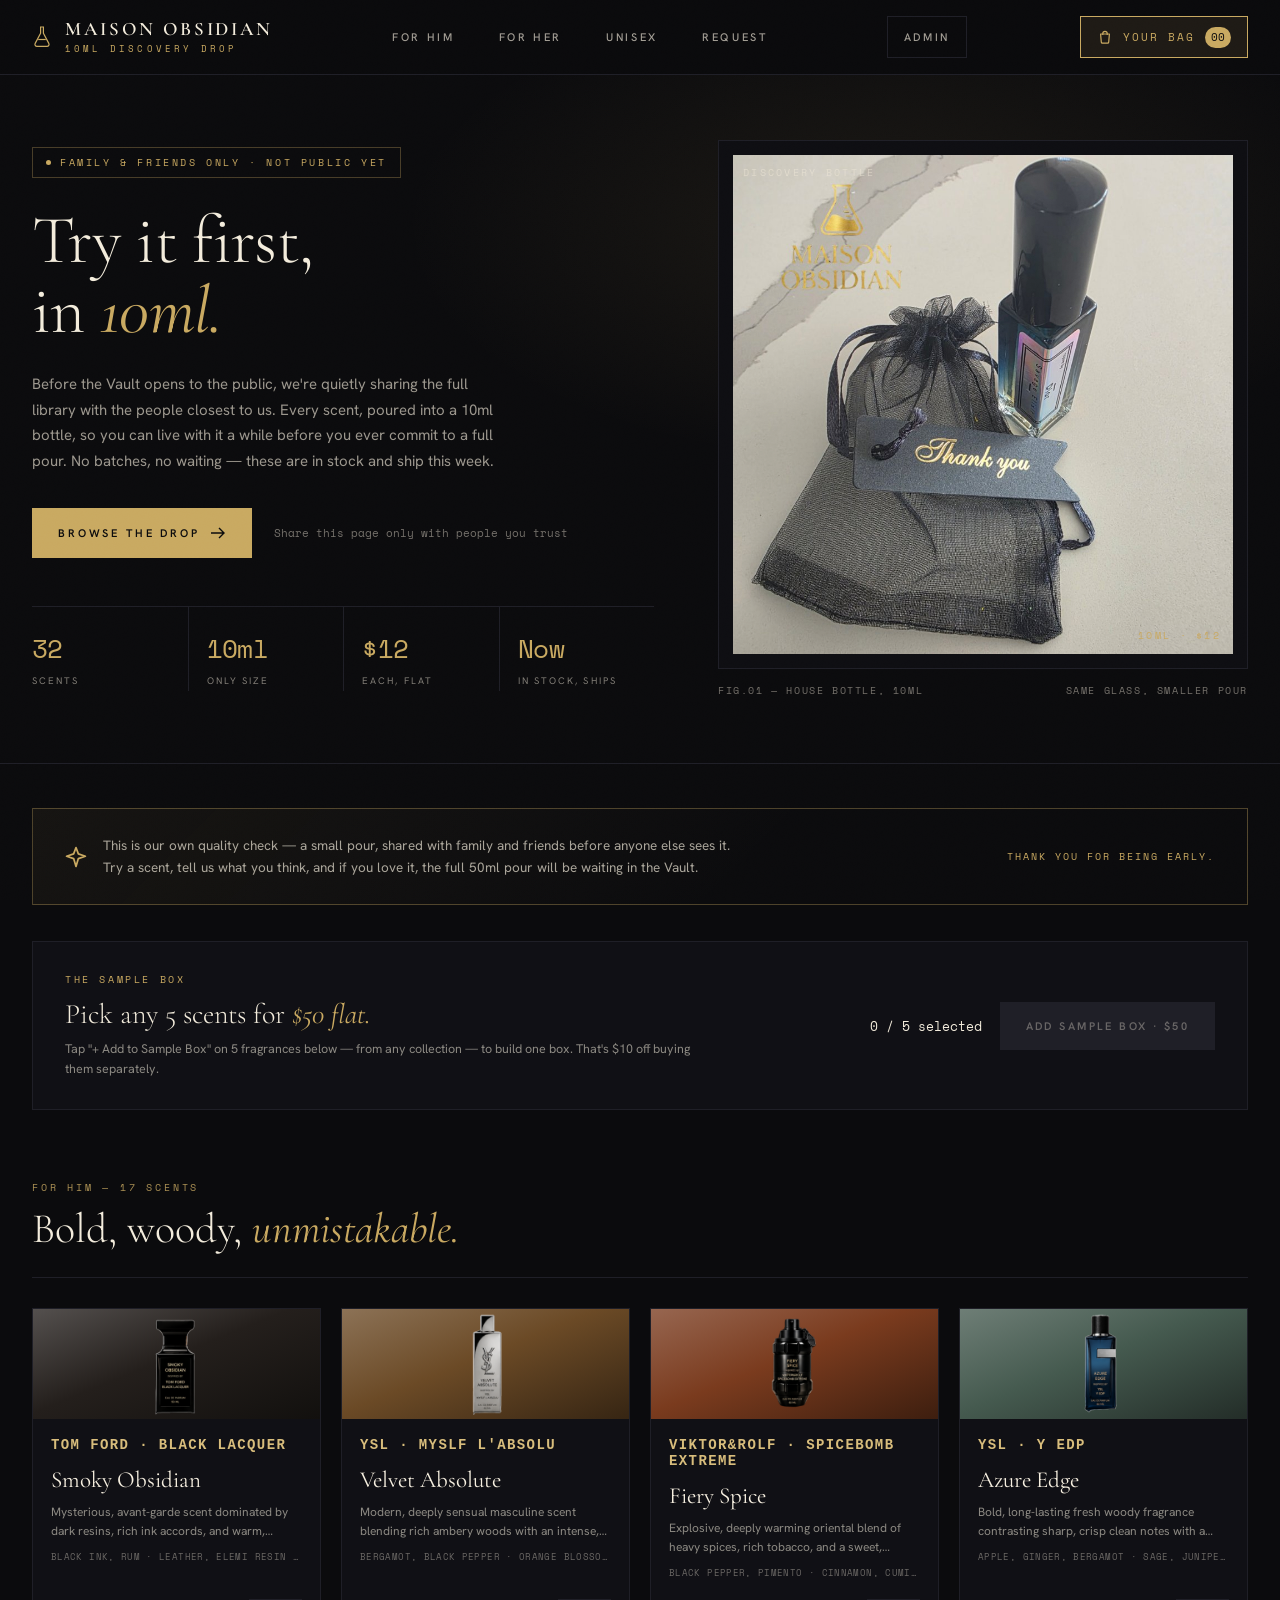
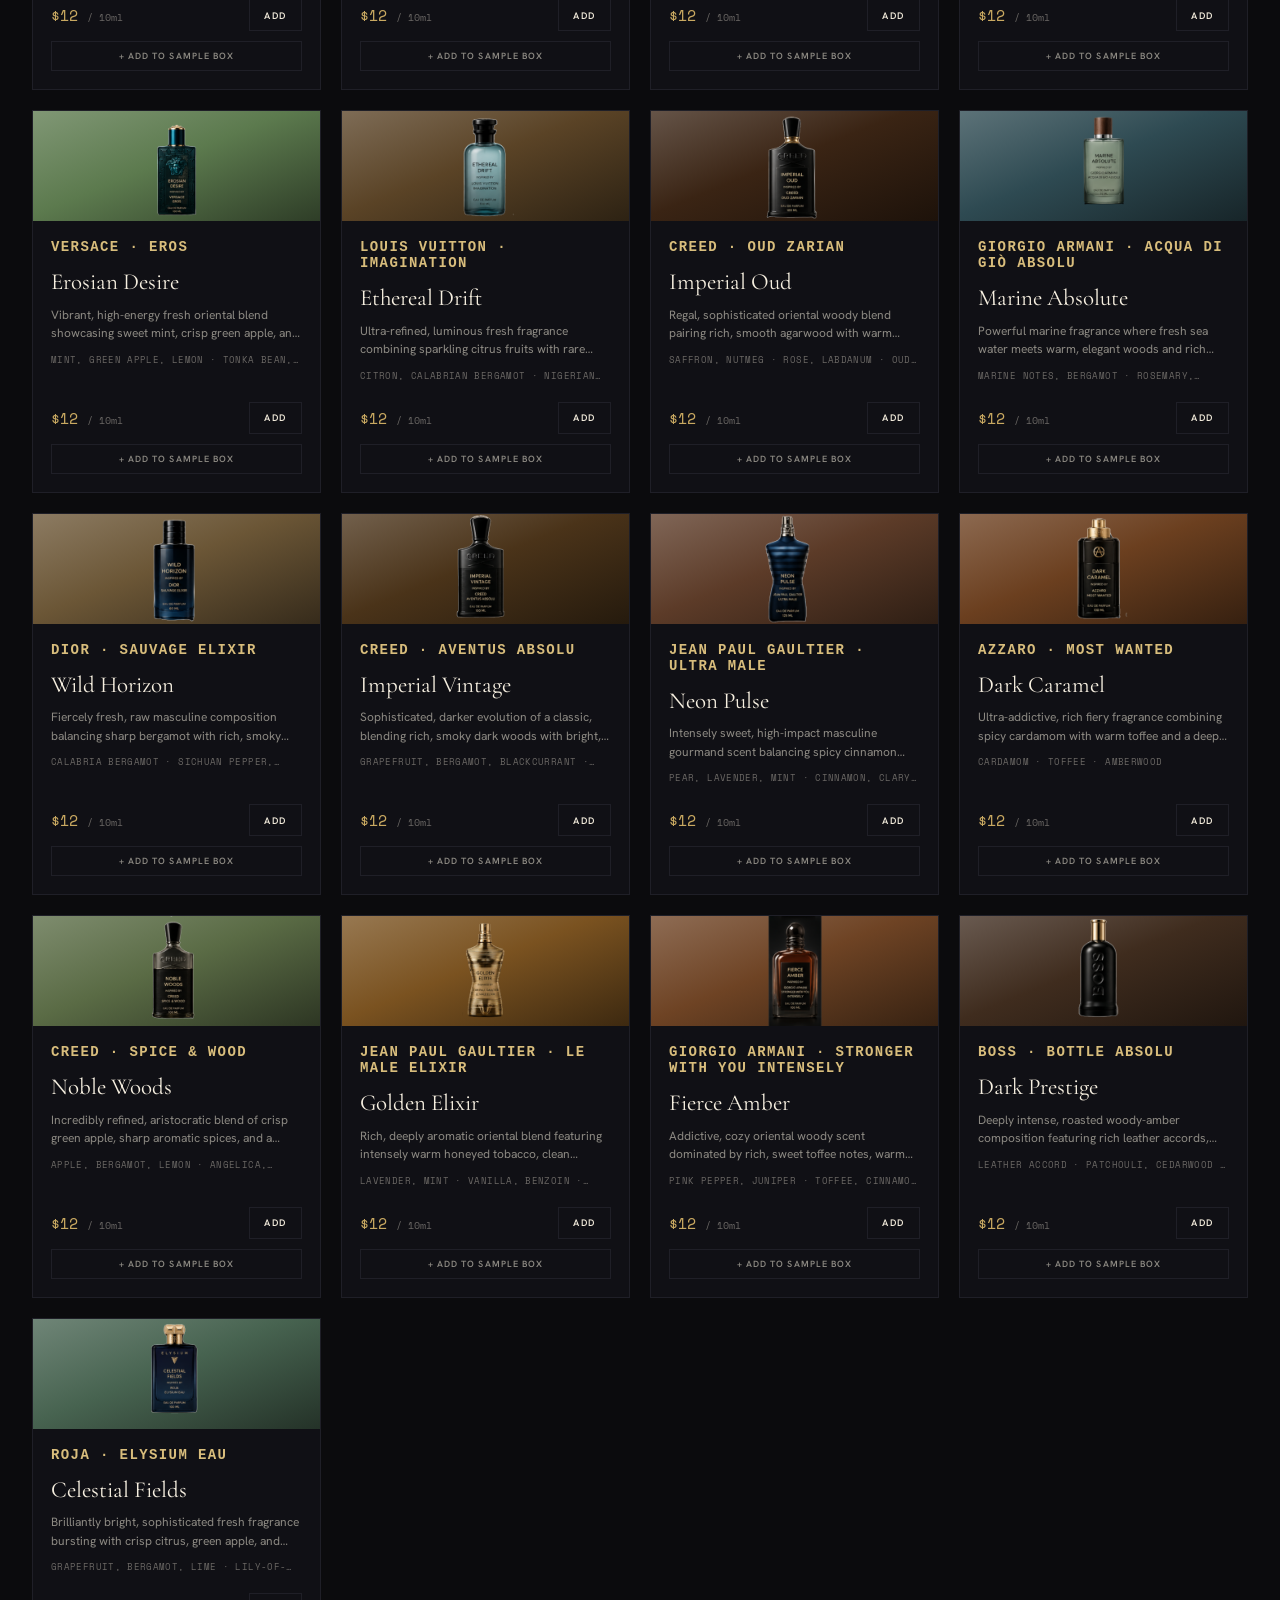
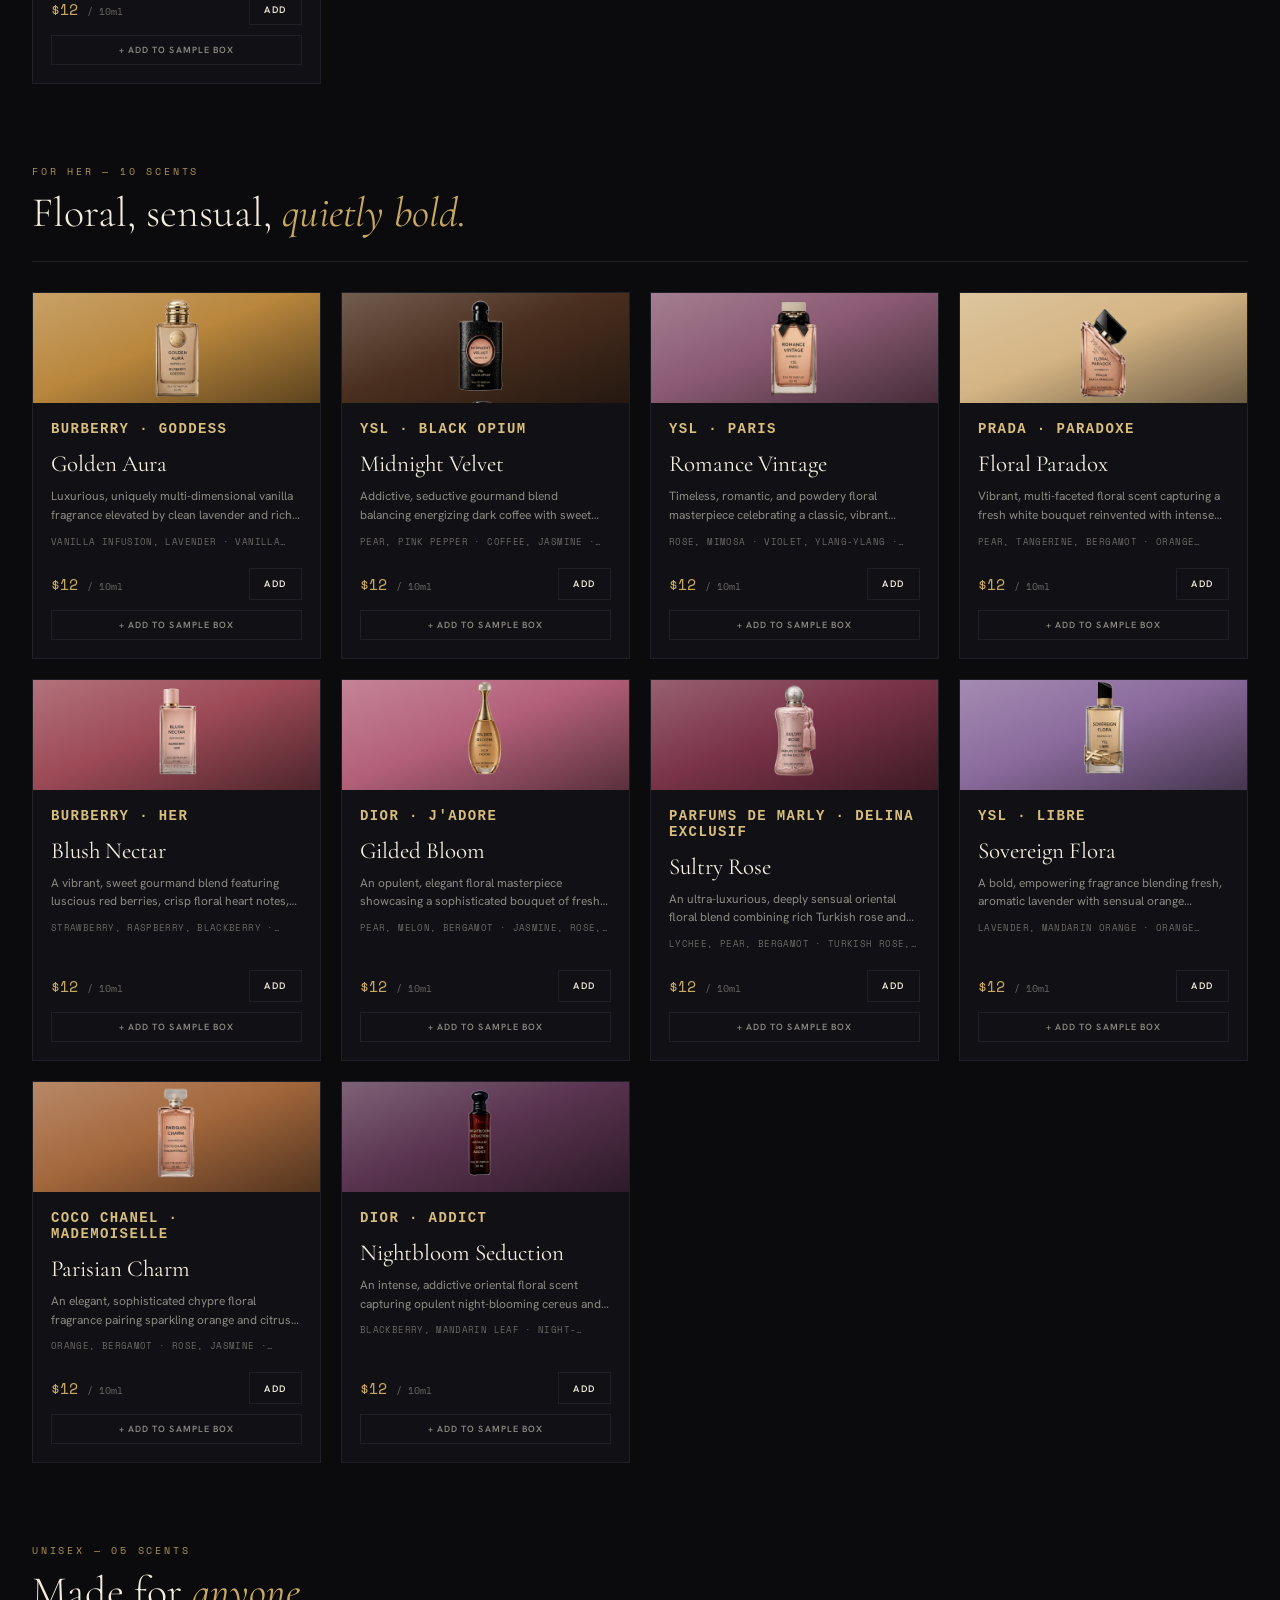
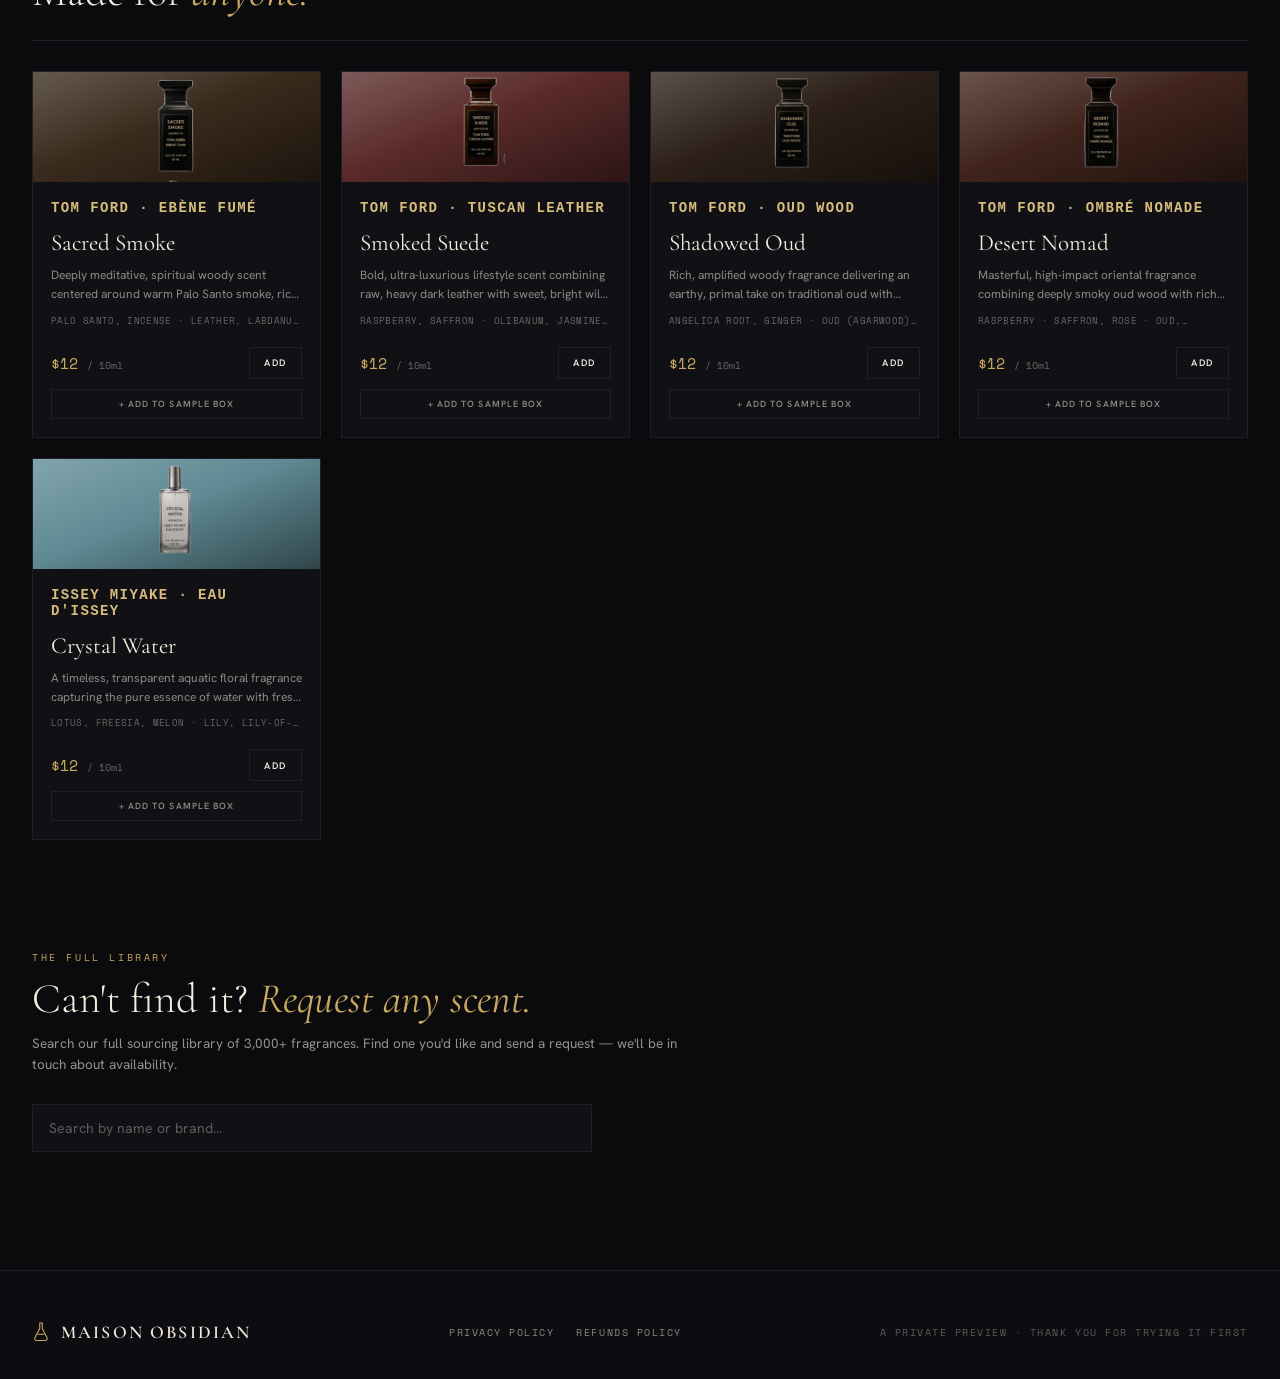
==== commit 3ca787e1: "Add Admin button to header for quick access to admin page" ====
--- a/index.html
+++ b/index.html
@@ -9,7 +9,7 @@
 <link rel="preconnect" href="https://fonts.googleapis.com">
 <link rel="preconnect" href="https://fonts.gstatic.com" crossorigin>
 <link href="https://fonts.googleapis.com/css2?family=Cormorant+Garamond:ital,wght@0,300;0,400;0,500;0,600;1,300;1,400;1,500&family=Hanken+Grotesk:wght@300;400;500;600;700&family=Space+Mono:wght@400;700&display=swap" rel="stylesheet">
-<link rel="stylesheet" href="styles.css?v=20260727">
+<link rel="stylesheet" href="styles.css?v=20260728">
 </head>
 <body class="dd-grain">
   <div id="app">
@@ -29,6 +29,7 @@
           <button type="button" class="dd-nav__link" data-go="dd-unisex">Unisex</button>
           <button type="button" class="dd-nav__link" data-go="dd-request">Request</button>
         </nav>
+        <a href="admin.html" class="dd-nav__link dd-nav__admin">Admin</a>
         <button type="button" class="dd-cart-btn" data-open-drawer aria-label="Open your bag">
           <svg width="16" height="16" viewBox="0 0 16 16" fill="none" aria-hidden="true"><path d="M3.6 5h8.8l-.7 8.1a1.1 1.1 0 0 1-1.1 1H5.4a1.1 1.1 0 0 1-1.1-1L3.6 5z" stroke="currentColor" stroke-width="1.2" stroke-linejoin="round"/><path d="M5.8 6V4.6a2.2 2.2 0 0 1 4.4 0V6" stroke="currentColor" stroke-width="1.2"/></svg>
           <span class="dd-cart-btn__label">Your Bag</span>
@@ -320,7 +321,7 @@
     </div>
   </div>
 
-  <script src="data.js?v=20260727"></script>
-  <script src="app.js?v=20260727"></script>
+  <script src="data.js?v=20260728"></script>
+  <script src="app.js?v=20260728"></script>
 </body>
 </html>
--- a/styles.css
+++ b/styles.css
@@ -78,6 +78,12 @@
   font-family: var(--sans); transition: color 0.18s ease;
 }
 .dd-nav__link:hover { color: var(--gold); }
+.dd-nav__admin {
+  display: inline-flex; align-items: center; height: 42px; padding: 0 16px; flex-shrink: 0;
+  border: 1px solid var(--line); color: rgba(243,236,220,0.66); text-decoration: none;
+  transition: border-color 0.18s ease, color 0.18s ease;
+}
+.dd-nav__admin:hover { border-color: var(--gold); color: var(--gold); }
 .dd-cart-btn {
   display: flex; align-items: center; gap: 10px; border: 1px solid var(--gold); height: 42px;
   padding: 0 16px; background: rgba(201,169,97,0.10); color: var(--gold); cursor: pointer; flex-shrink: 0;
@@ -238,8 +244,8 @@
 .dd-card__swatch { position: absolute; inset: 0; }
 .dd-card__img { position: absolute; inset: 0; width: 100%; height: 100%; object-fit: contain; }
 .dd-card__body { padding: 18px; display: flex; flex-direction: column; gap: 10px; flex: 1; }
-.dd-card__insp { font-family: var(--mono); font-size: 8.5px; letter-spacing: 0.14em; text-transform: uppercase; color: var(--gold); }
-.dd-card__name { font-family: var(--serif); font-size: 23px; line-height: 1.1; color: var(--cream-hi); margin-top: -2px; }
+.dd-card__insp { font-family: var(--mono); font-size: 14px; font-weight: 700; letter-spacing: 0.1em; text-transform: uppercase; color: var(--gold-hi); margin-bottom: 5px; }
+.dd-card__name { font-family: var(--serif); font-size: 23px; line-height: 1.1; color: var(--cream-hi); margin-top: 0; }
 .dd-card__desc { margin: 0; font-size: 12px; line-height: 1.55; color: rgba(243,236,220,0.55); min-height: 37px; }
 .dd-card__notes { margin: 0; font-family: var(--mono); font-size: 9px; letter-spacing: 0.04em; color: rgba(243,236,220,0.4); text-transform: uppercase; }
 .dd-card__foot { margin-top: auto; display: flex; align-items: center; justify-content: space-between; gap: 10px; padding-top: 10px; }
@@ -436,7 +442,7 @@
 .dd-modal__img { position: absolute; inset: 0; width: 100%; height: 100%; object-fit: contain; padding: 26px; }
 
 .dd-modal__content { padding: 44px 38px 36px; }
-.dd-modal__insp { font-family: var(--mono); font-size: 9px; letter-spacing: 0.16em; text-transform: uppercase; color: var(--gold); }
+.dd-modal__insp { font-family: var(--mono); font-size: 14px; font-weight: 700; letter-spacing: 0.12em; text-transform: uppercase; color: var(--gold-hi); }
 .dd-modal__name { margin: 10px 0 0; font-family: var(--serif); font-weight: 300; font-size: 36px; line-height: 1.04; color: var(--cream); }
 .dd-modal__family {
   display: inline-block; margin-top: 12px; padding: 4px 11px; border: 1px solid var(--line);
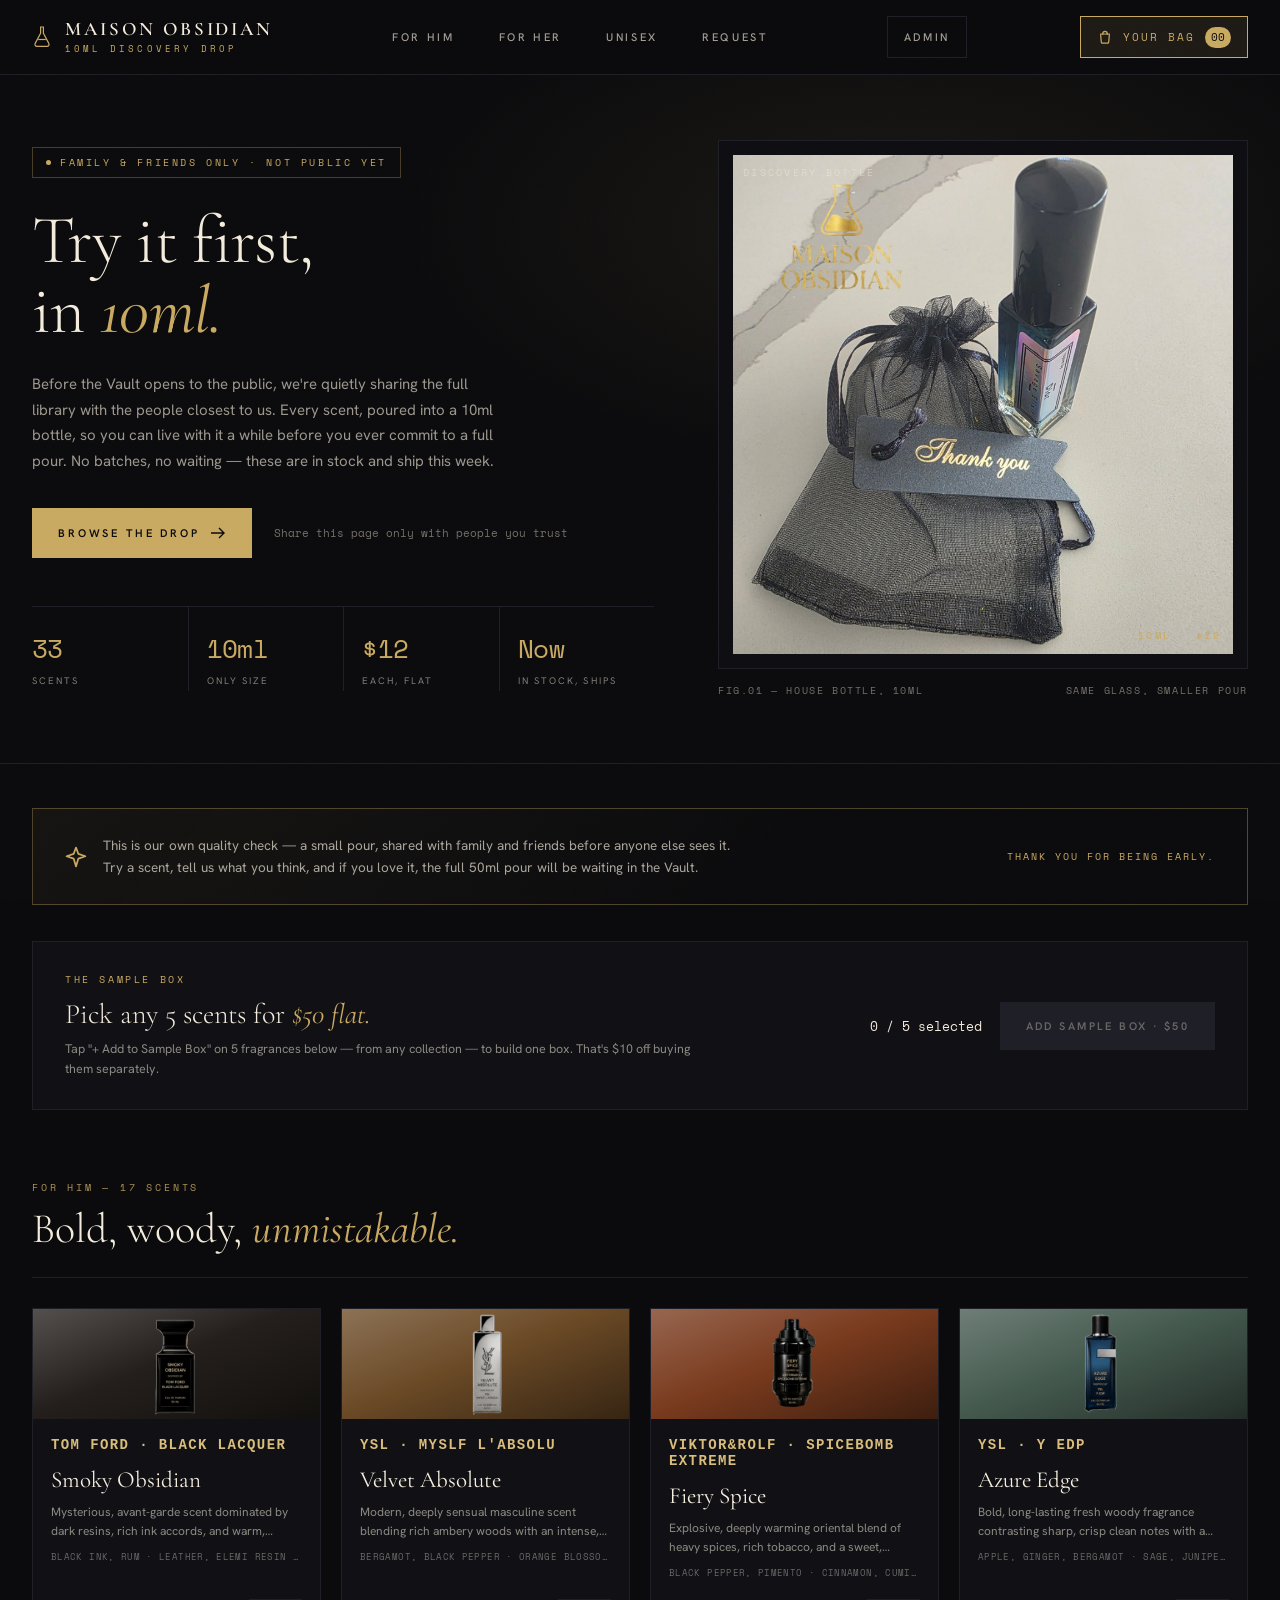
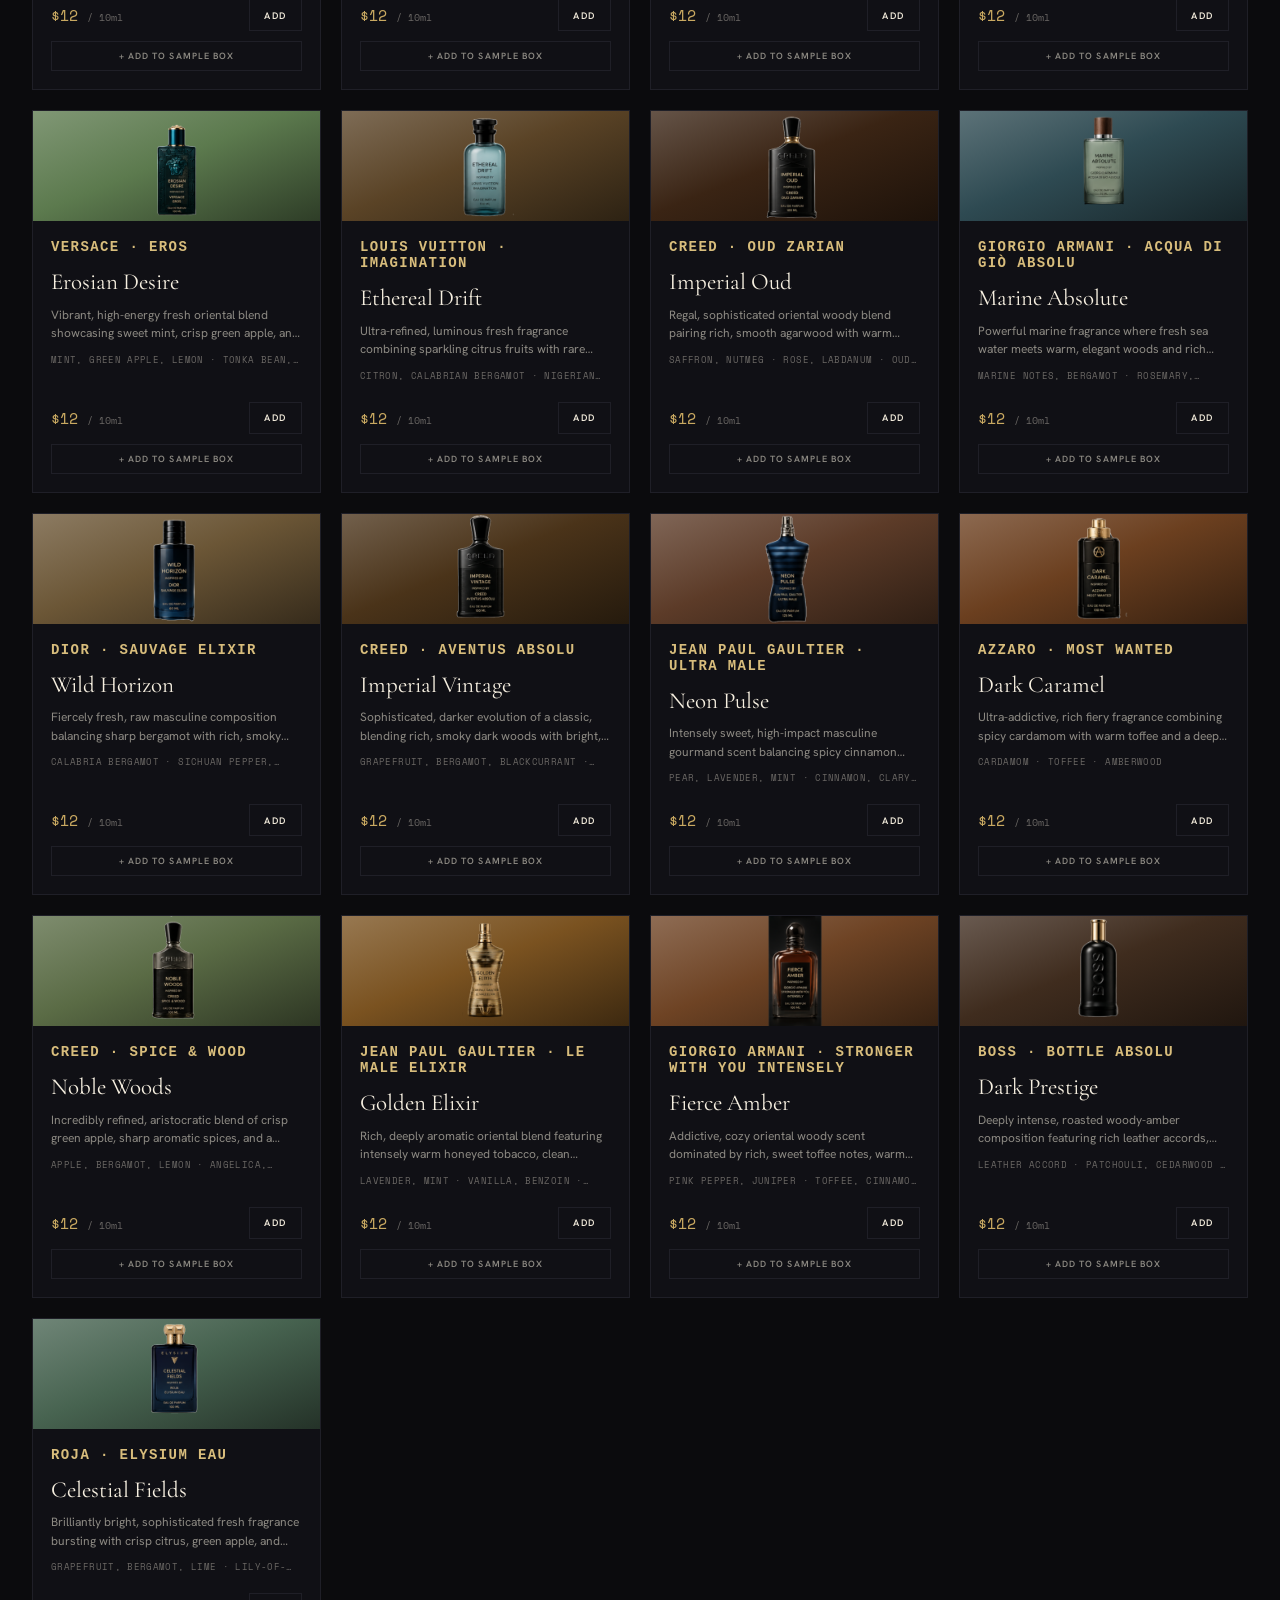
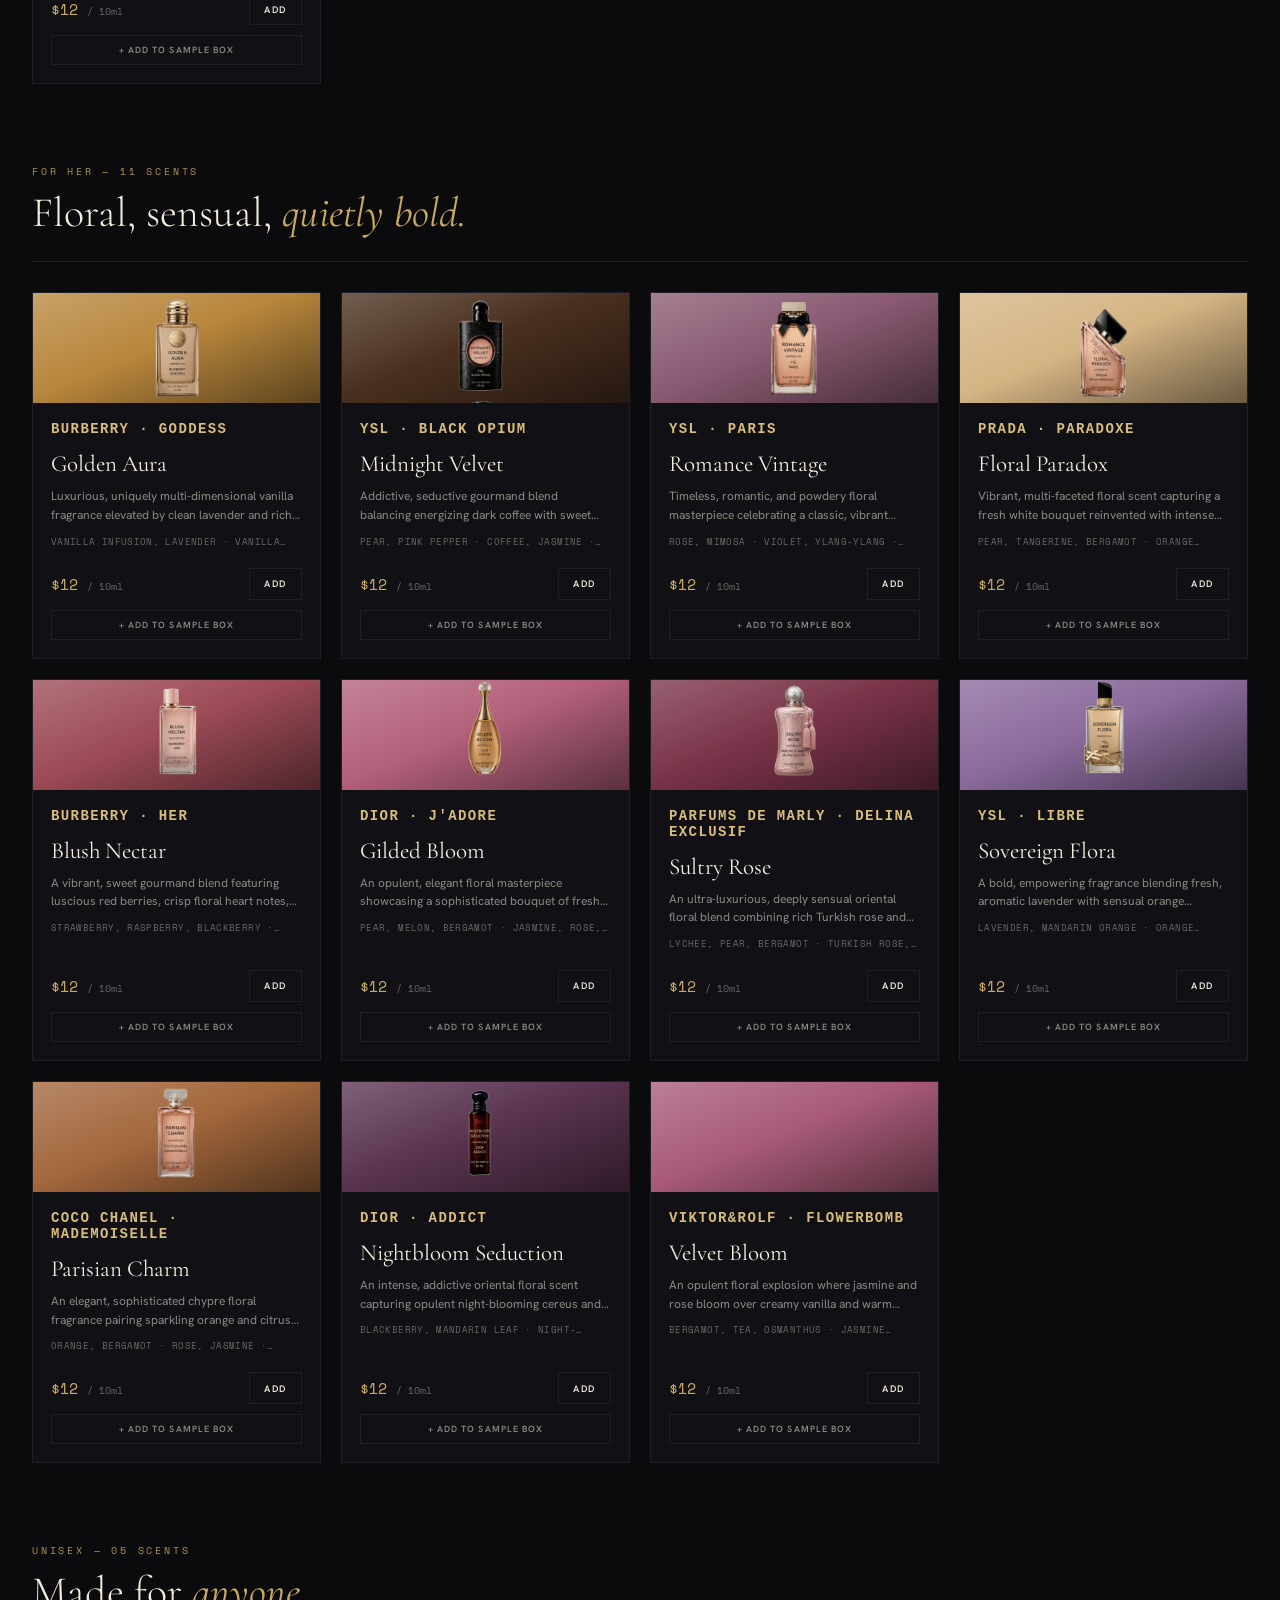
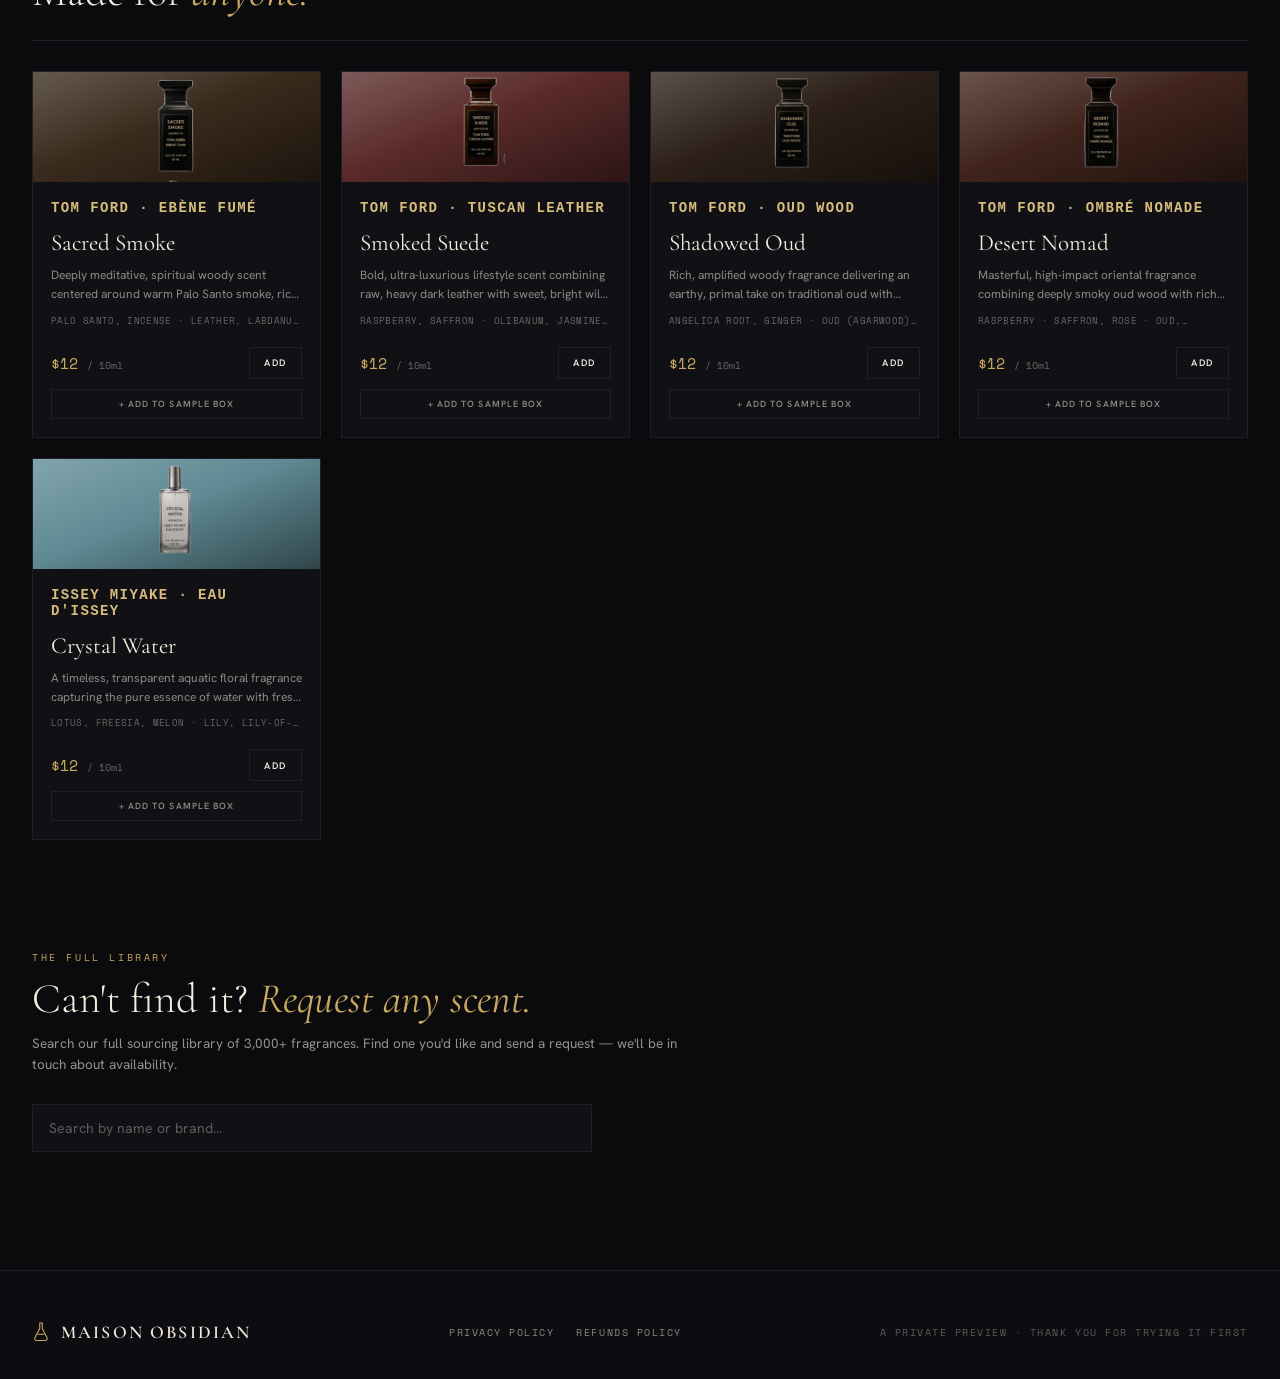
==== commit 6b88895b: "Add Velvet Bloom (Viktor&Rolf · Flowerbomb) to the fragrance library New scent from the latest in-st" ====
--- a/index.html
+++ b/index.html
@@ -59,7 +59,7 @@
               <span class="dd-hero__cta-note">Share this page only with people you trust</span>
             </div>
             <div class="dd-stats">
-              <div class="dd-stats__cell"><div class="dd-stats__num">32</div><div class="dd-stats__label">Scents</div></div>
+              <div class="dd-stats__cell"><div class="dd-stats__num">33</div><div class="dd-stats__label">Scents</div></div>
               <div class="dd-stats__cell"><div class="dd-stats__num">10ml</div><div class="dd-stats__label">Only size</div></div>
               <div class="dd-stats__cell"><div class="dd-stats__num">$12</div><div class="dd-stats__label">Each, flat</div></div>
               <div class="dd-stats__cell"><div class="dd-stats__num">Now</div><div class="dd-stats__label">In stock, ships</div></div>
@@ -321,7 +321,7 @@
     </div>
   </div>
 
-  <script src="data.js?v=20260728"></script>
+  <script src="data.js?v=20260819"></script>
   <script src="app.js?v=20260728"></script>
 </body>
 </html>
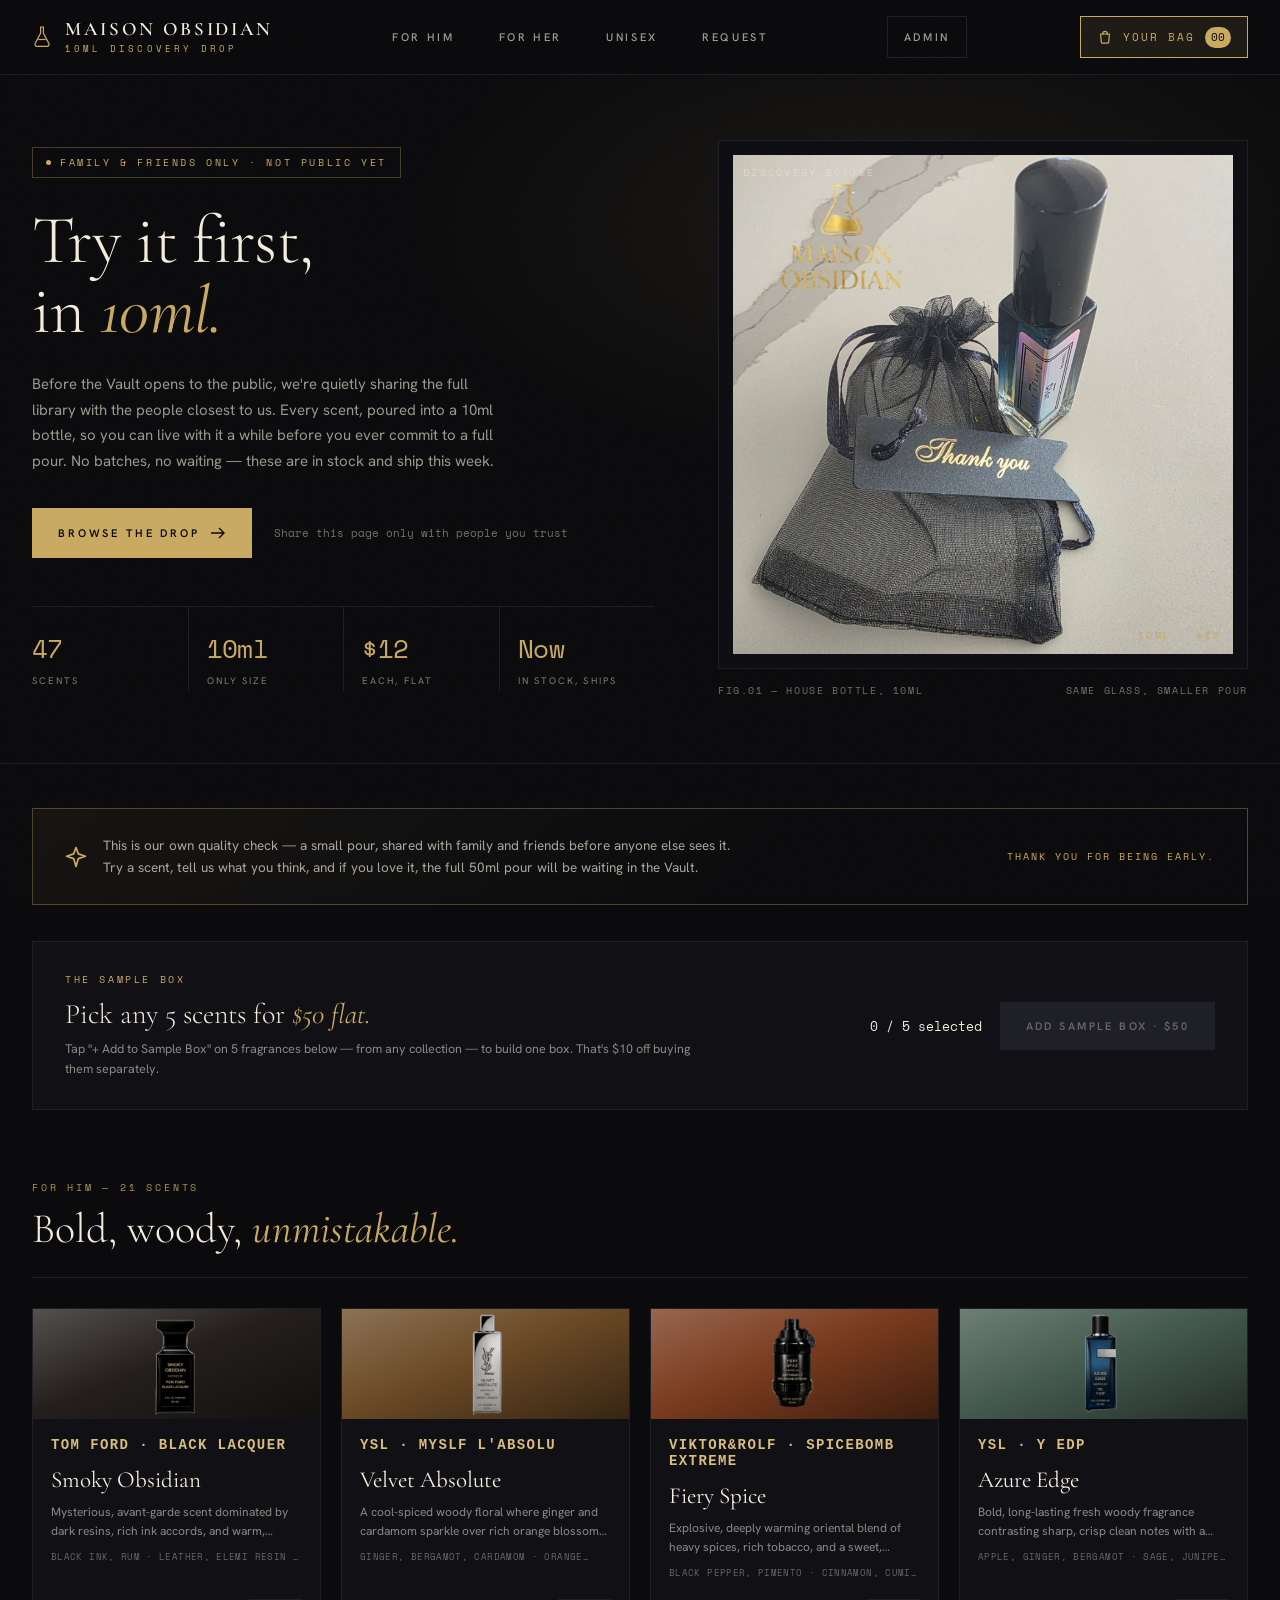
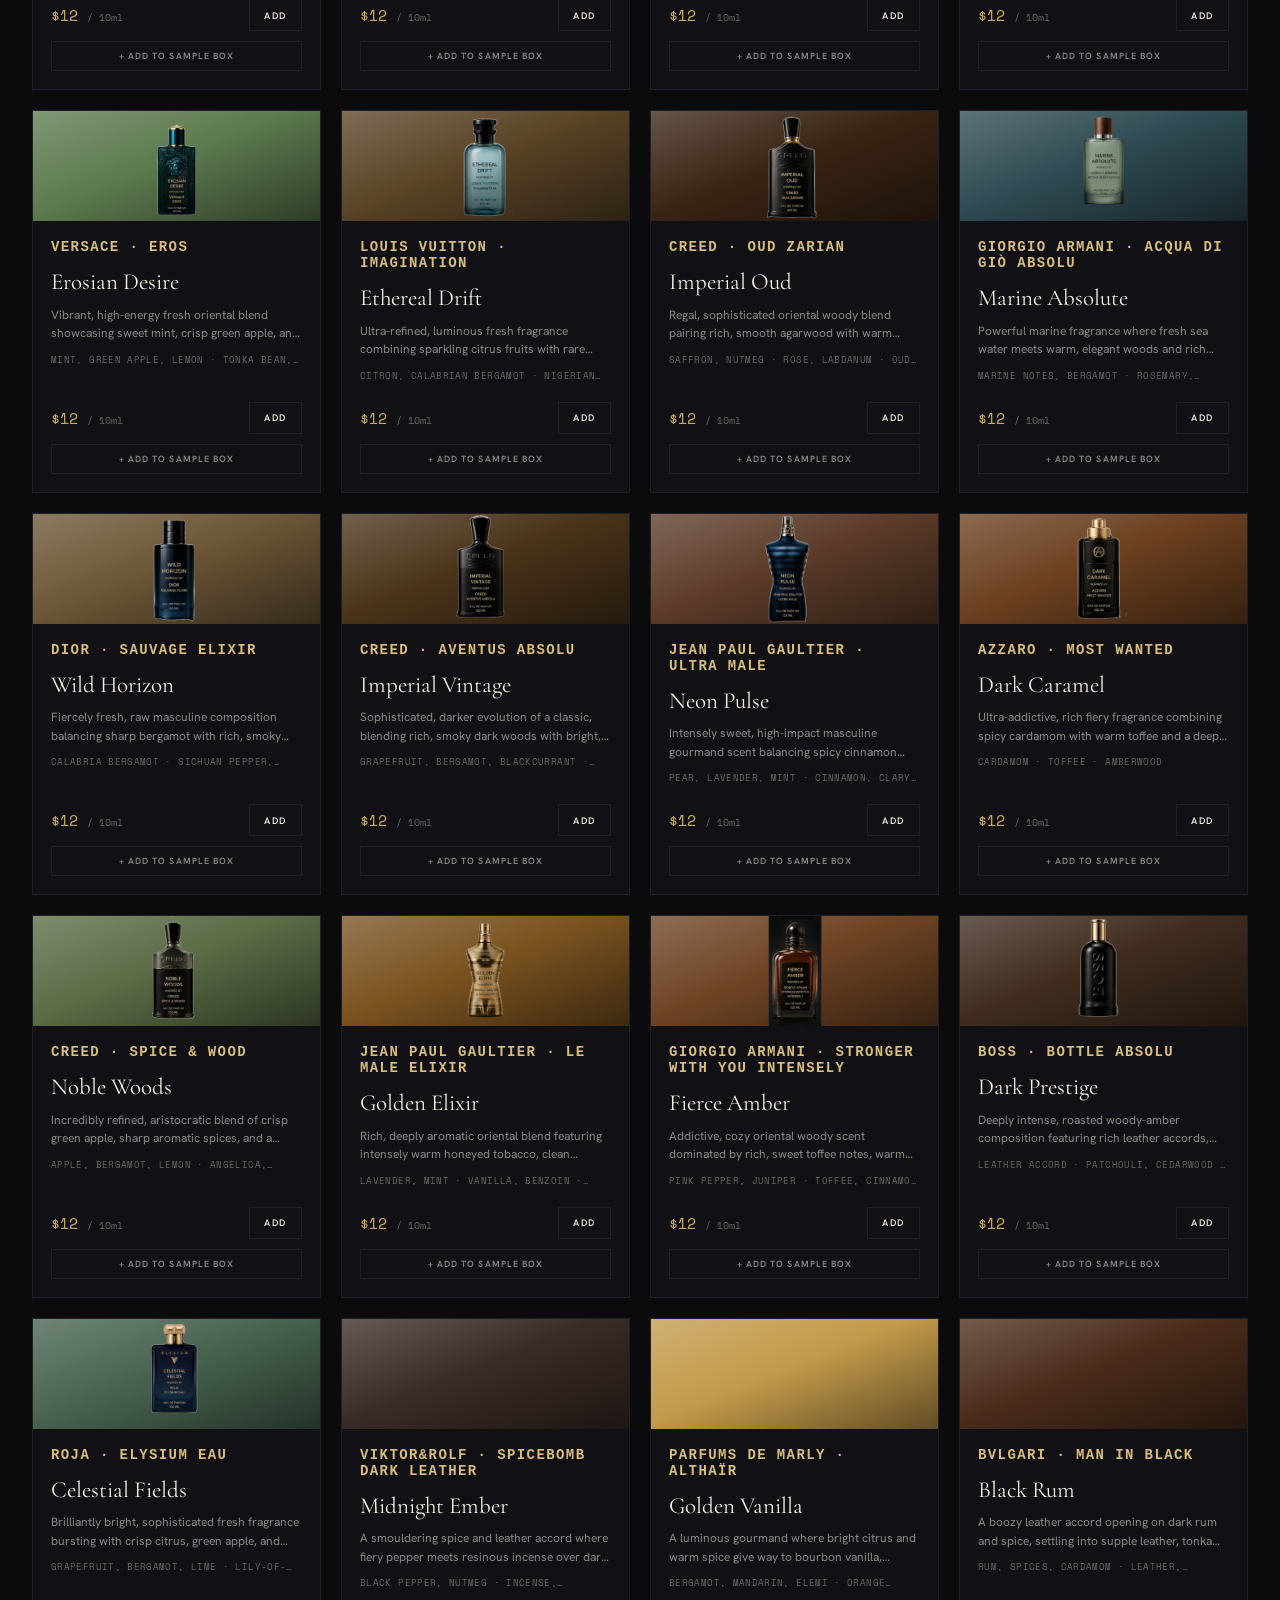
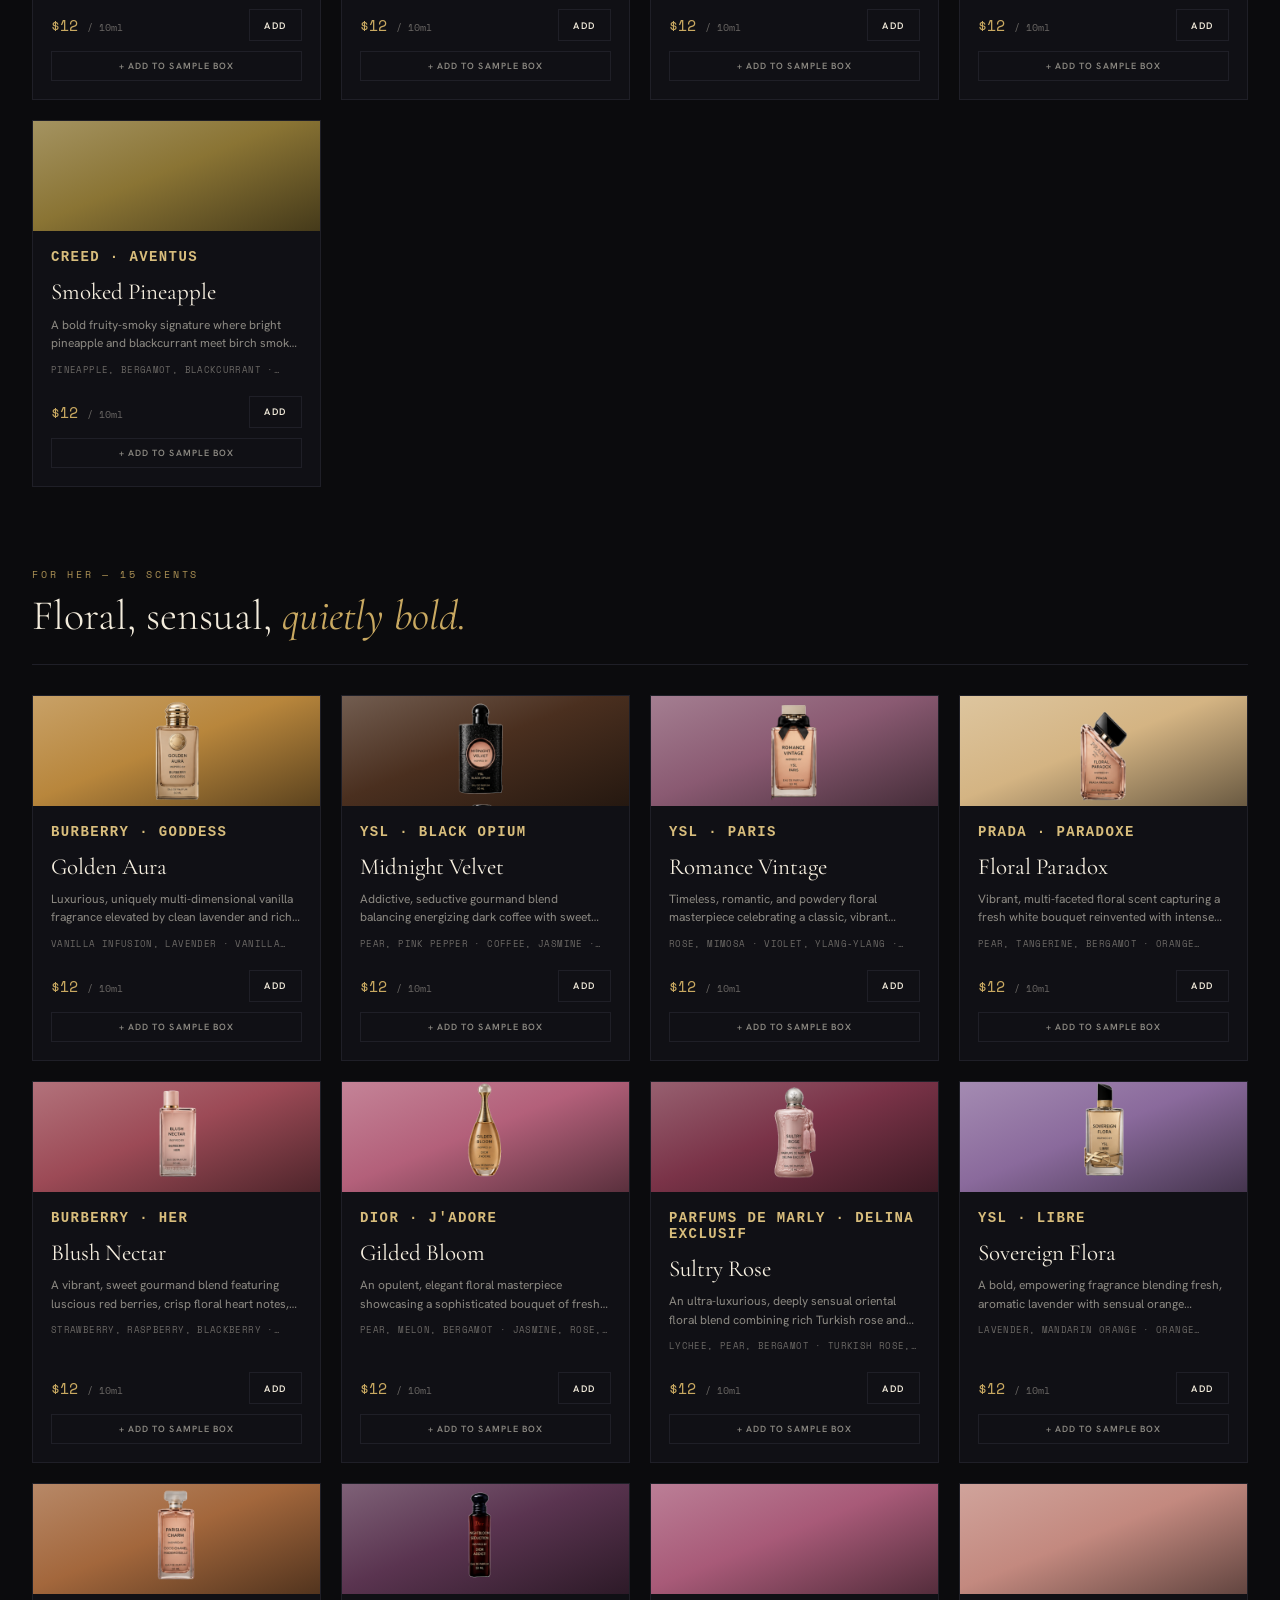
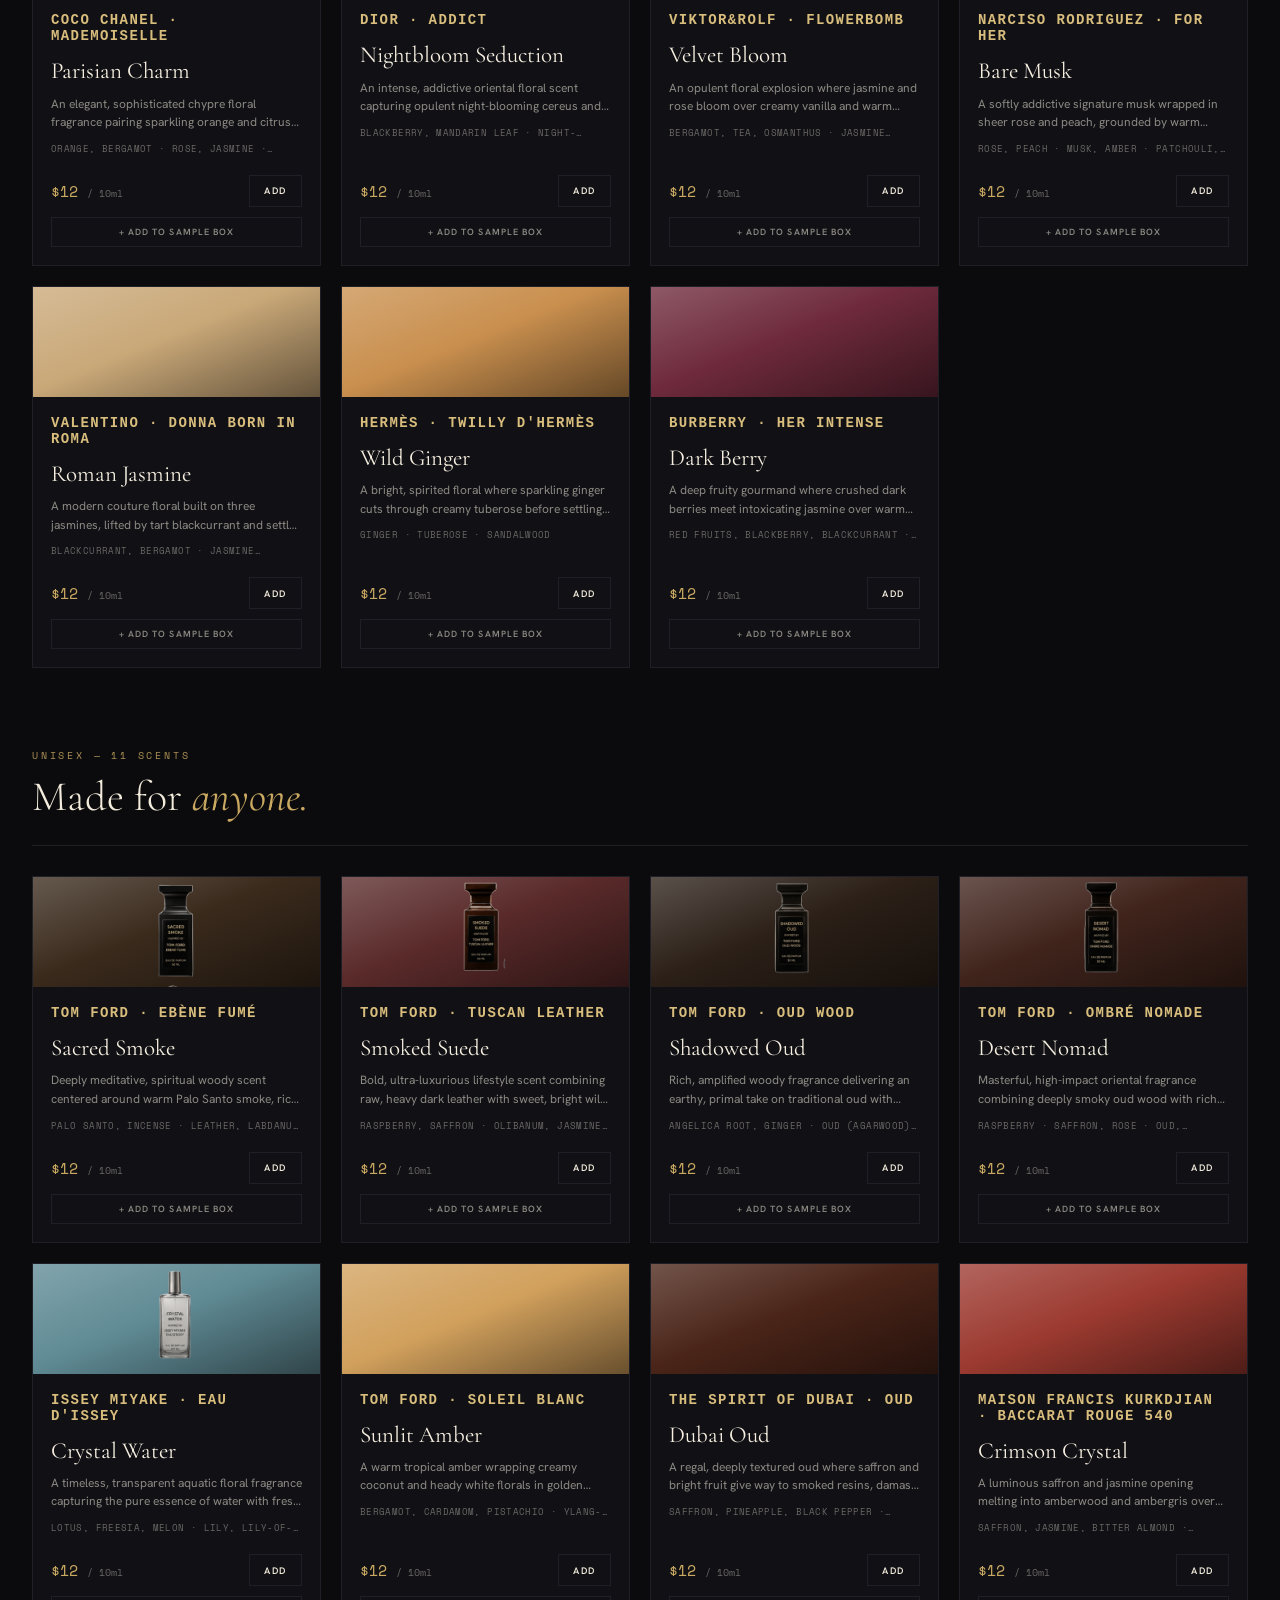
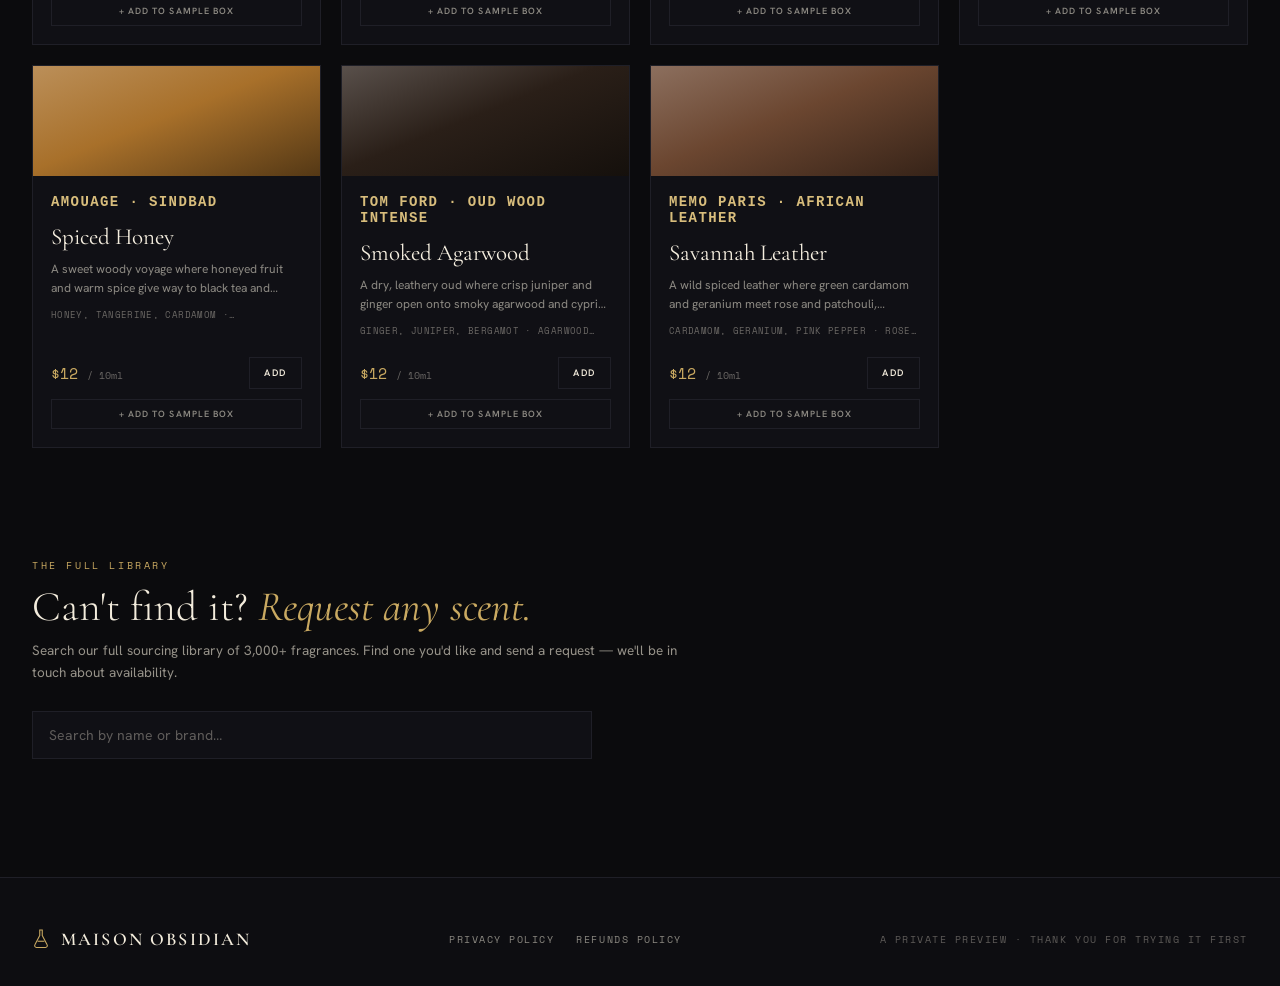
==== commit 9d4d4dec: "Add 14 scents from the completed stock upload; refresh Velvet Absolute The completed upload sheet ca" ====
--- a/index.html
+++ b/index.html
@@ -59,7 +59,7 @@
               <span class="dd-hero__cta-note">Share this page only with people you trust</span>
             </div>
             <div class="dd-stats">
-              <div class="dd-stats__cell"><div class="dd-stats__num">33</div><div class="dd-stats__label">Scents</div></div>
+              <div class="dd-stats__cell"><div class="dd-stats__num">47</div><div class="dd-stats__label">Scents</div></div>
               <div class="dd-stats__cell"><div class="dd-stats__num">10ml</div><div class="dd-stats__label">Only size</div></div>
               <div class="dd-stats__cell"><div class="dd-stats__num">$12</div><div class="dd-stats__label">Each, flat</div></div>
               <div class="dd-stats__cell"><div class="dd-stats__num">Now</div><div class="dd-stats__label">In stock, ships</div></div>
@@ -321,7 +321,7 @@
     </div>
   </div>
 
-  <script src="data.js?v=20260819"></script>
+  <script src="data.js?v=20260819b"></script>
   <script src="app.js?v=20260728"></script>
 </body>
 </html>
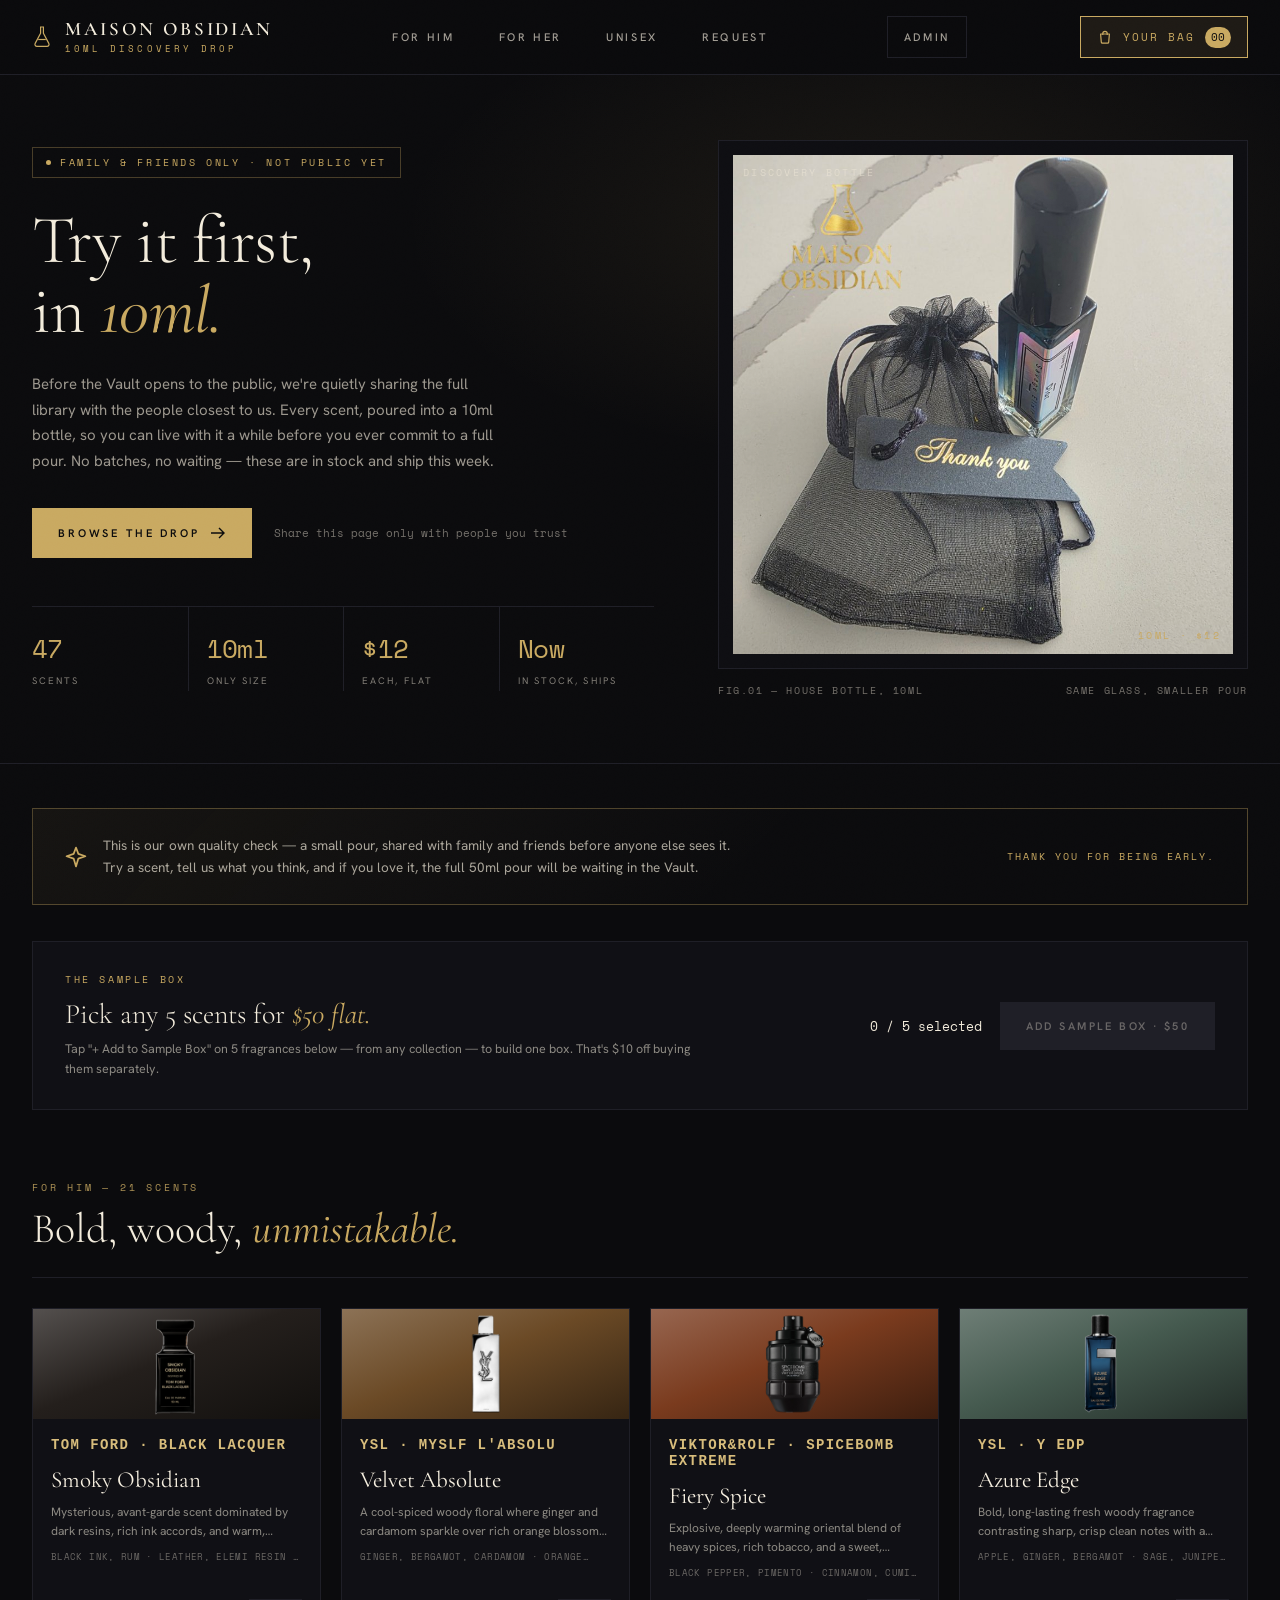
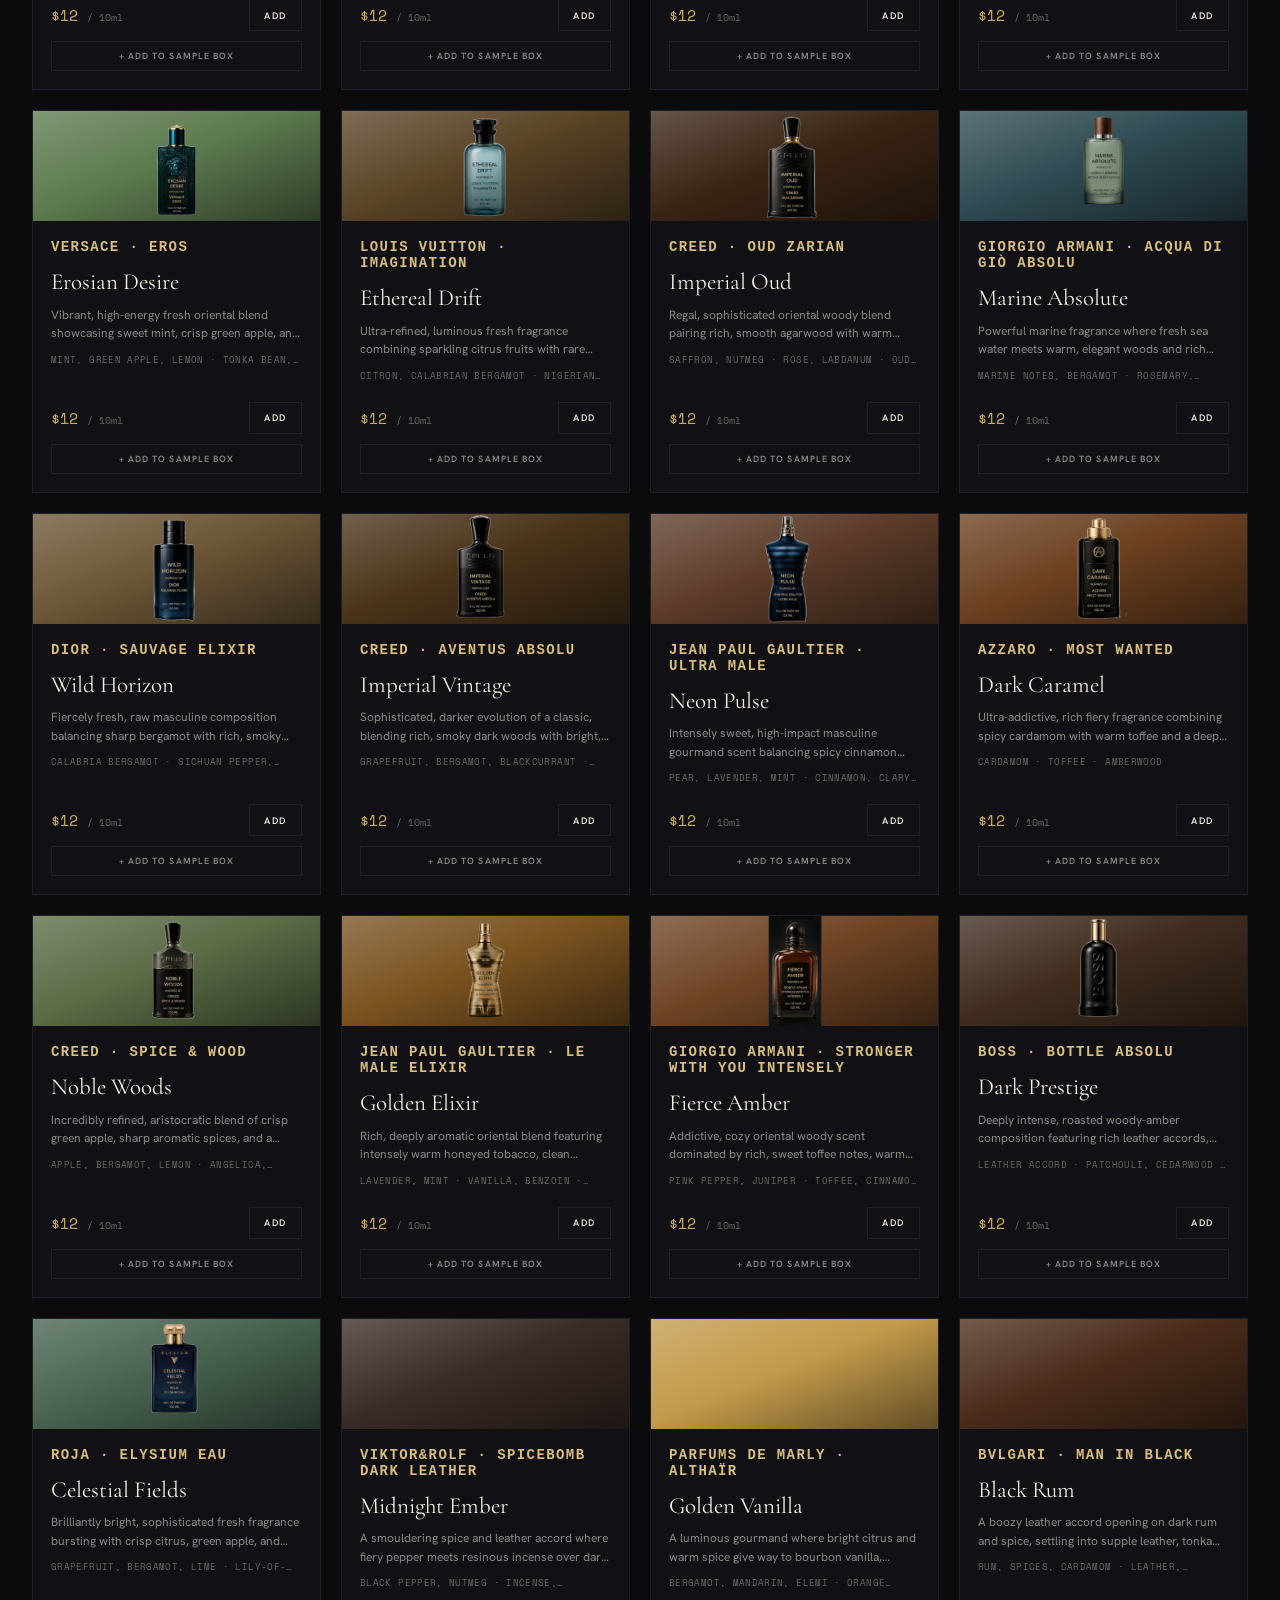
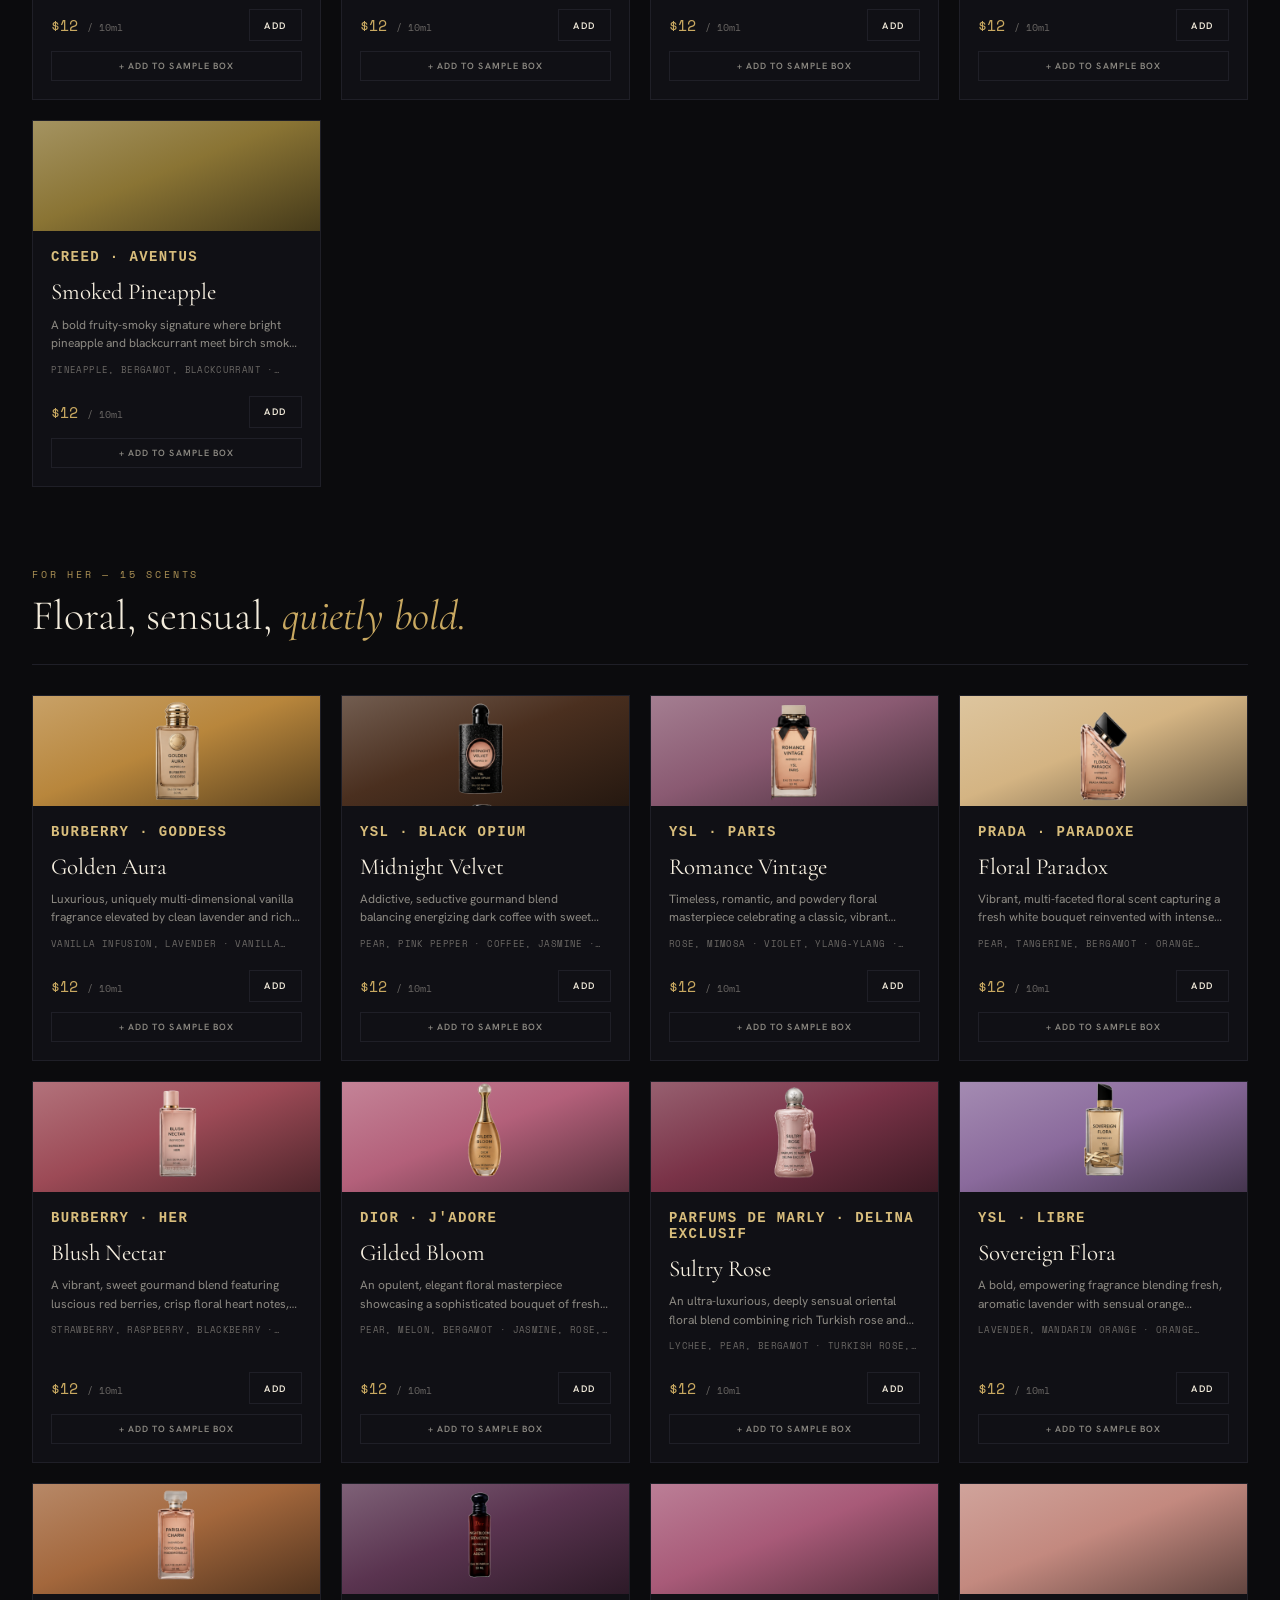
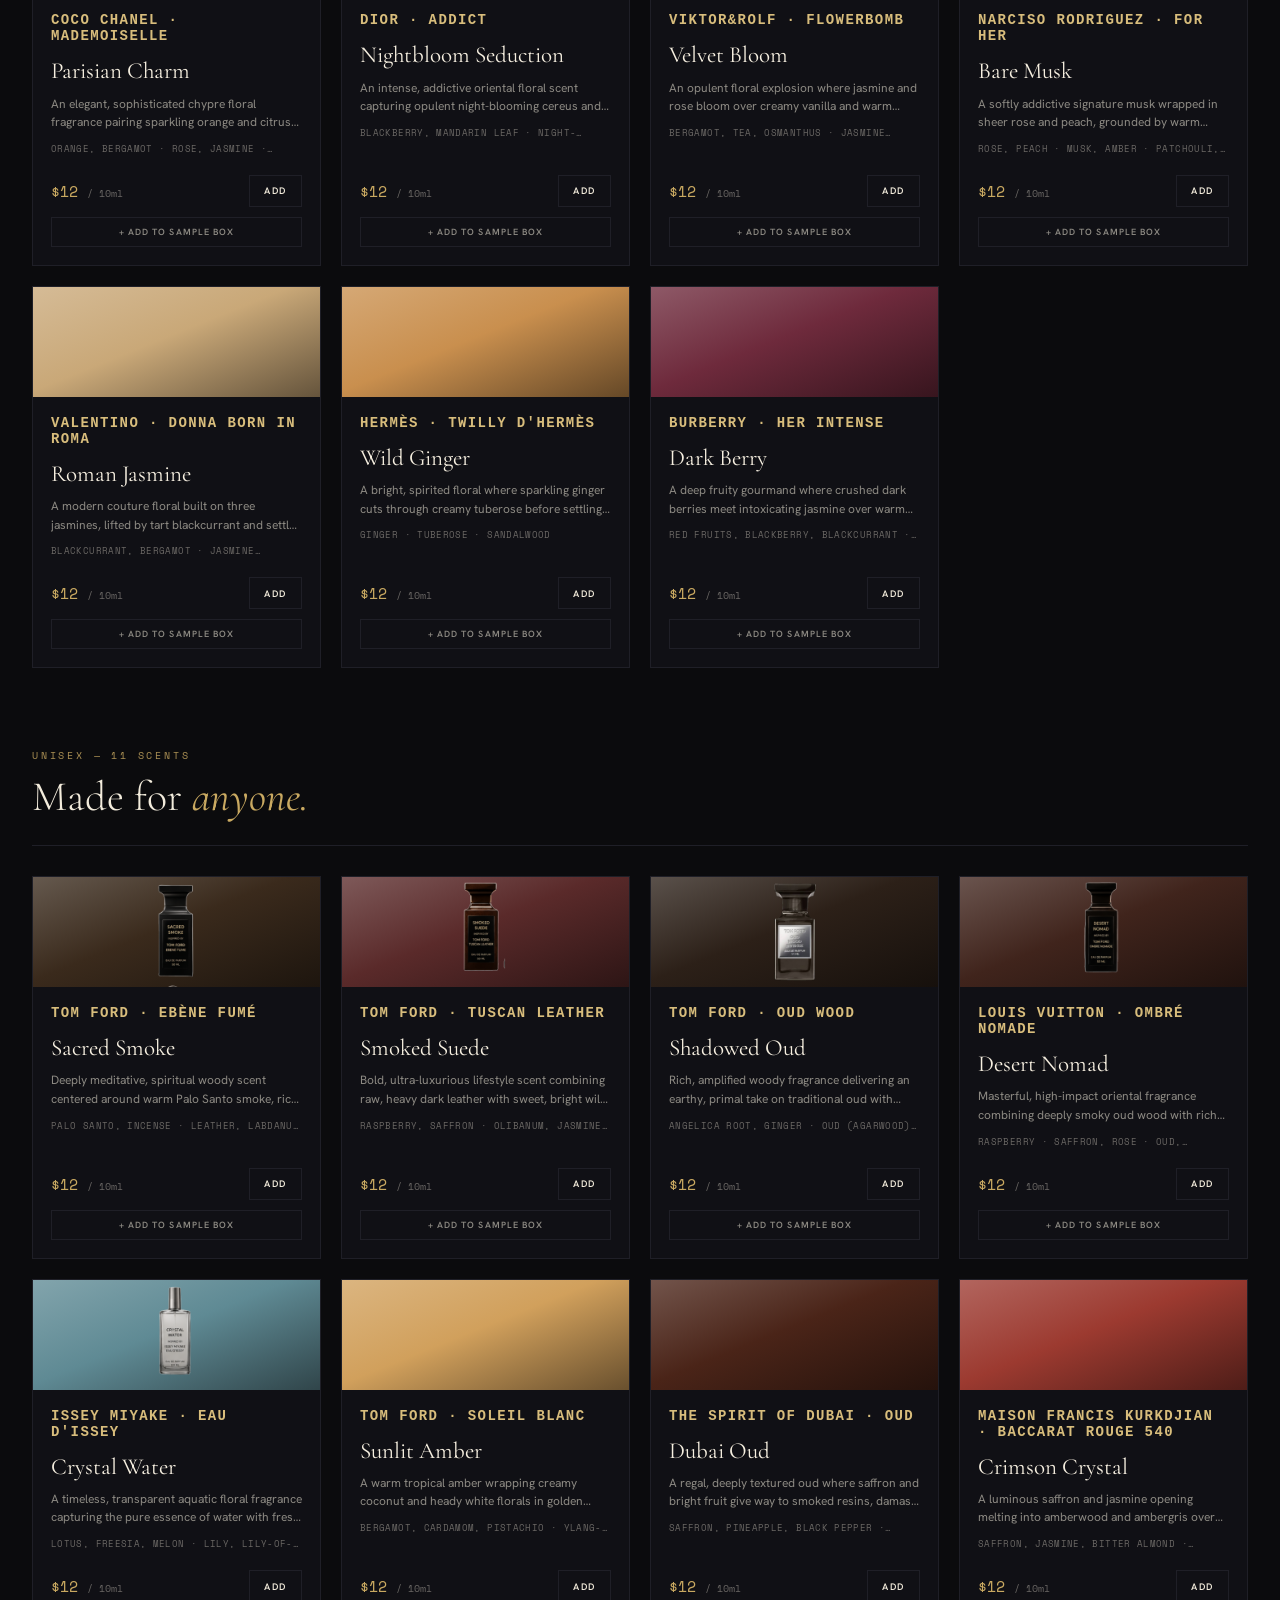
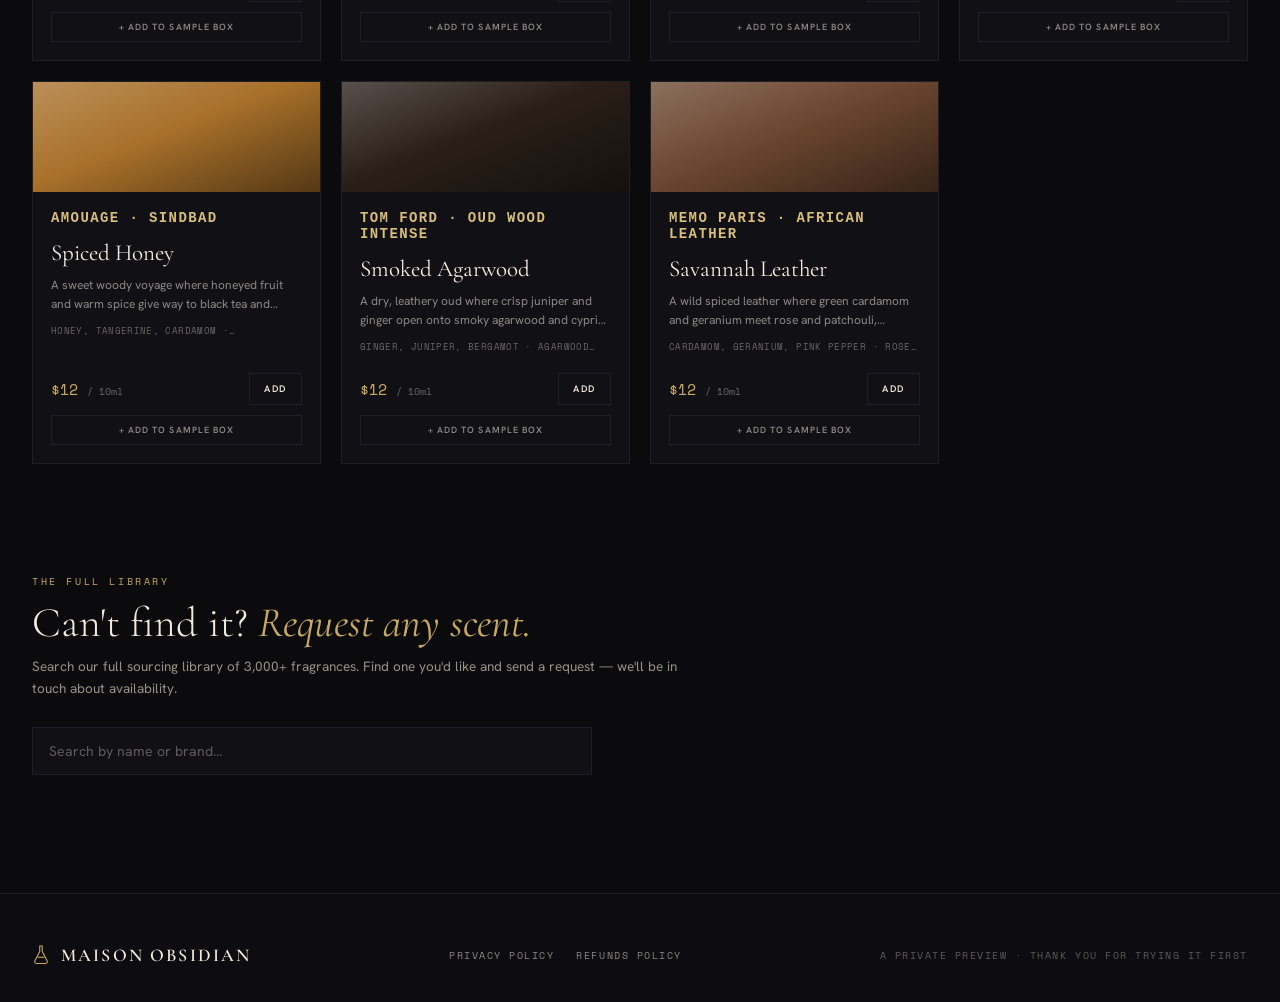
==== commit 6612651b: "Desert Nomad: credit Ombré Nomade to Louis Vuitton, not Tom Ford Ombré Nomade is a Louis Vuitton fra" ====
--- a/index.html
+++ b/index.html
@@ -321,7 +321,7 @@
     </div>
   </div>
 
-  <script src="data.js?v=20260819b"></script>
-  <script src="app.js?v=20260728"></script>
+  <script src="data.js?v=20260917"></script>
+  <script src="app.js?v=20260822"></script>
 </body>
 </html>
